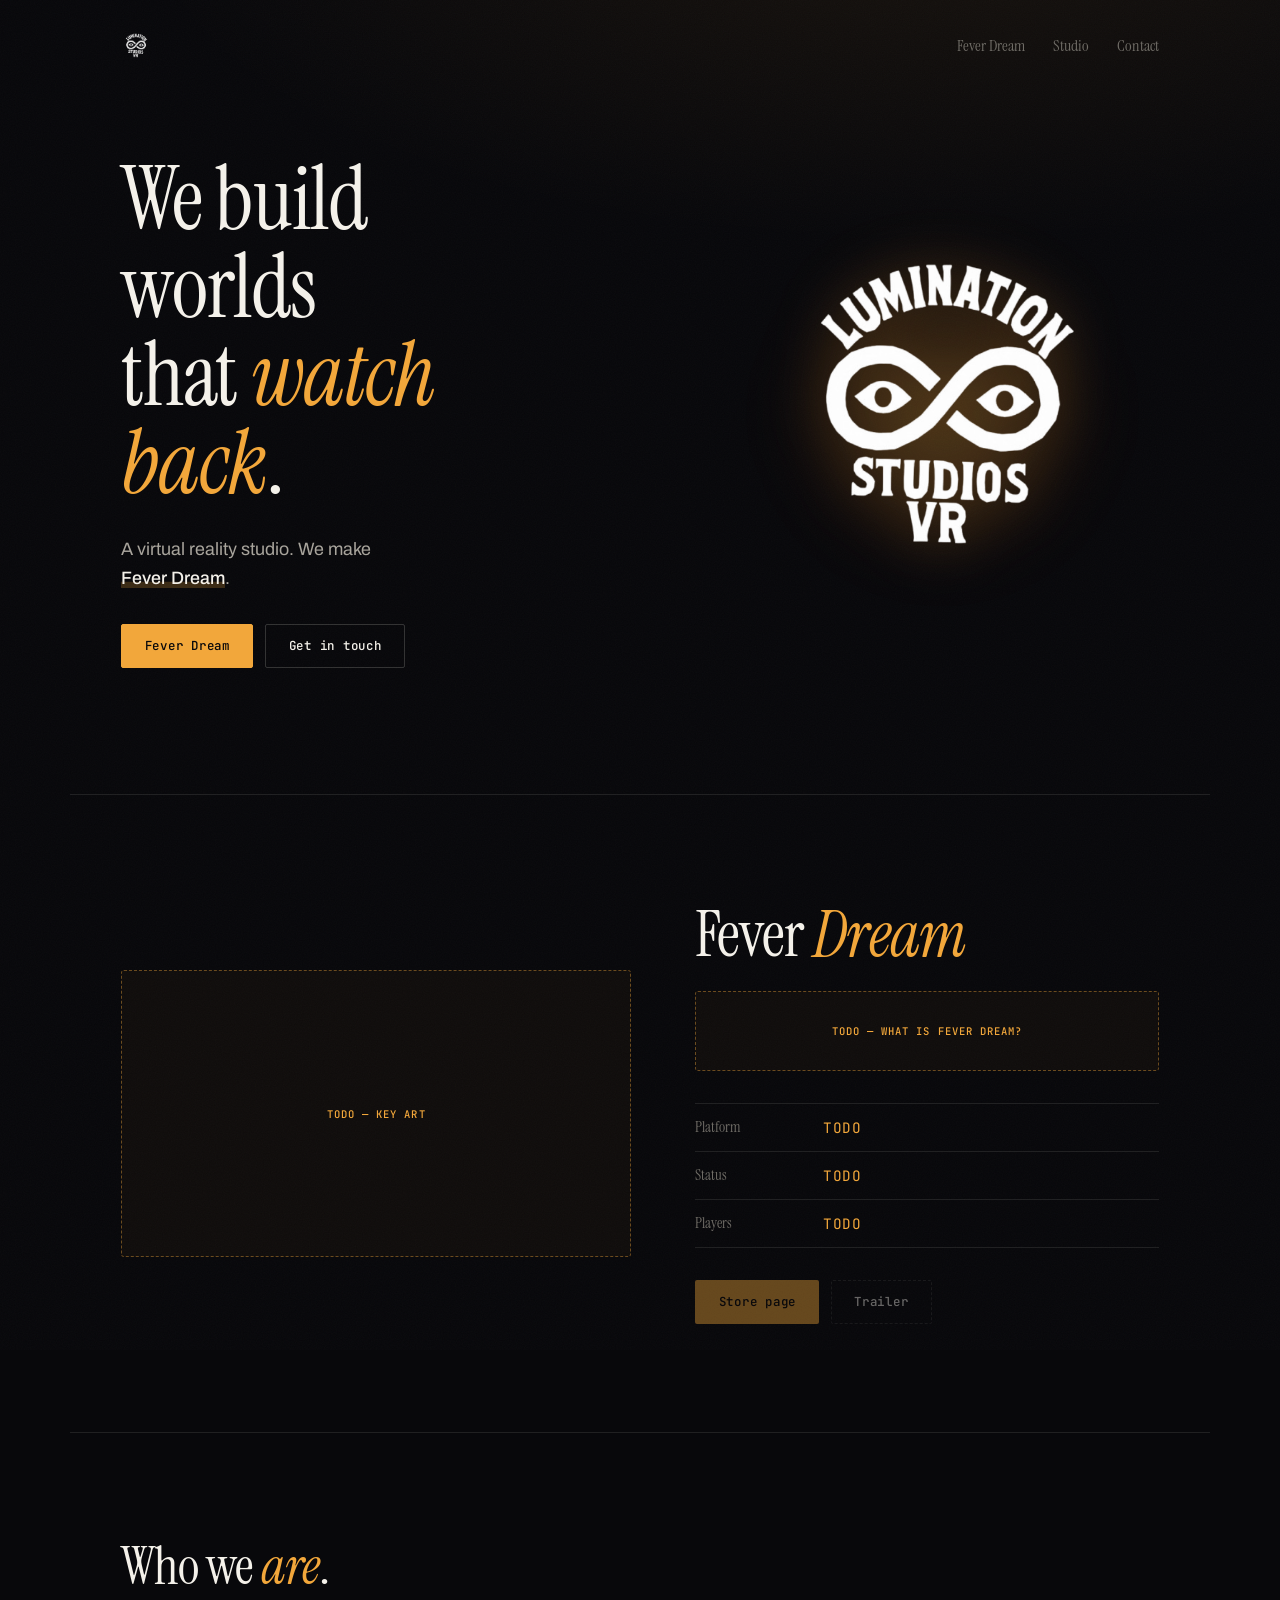
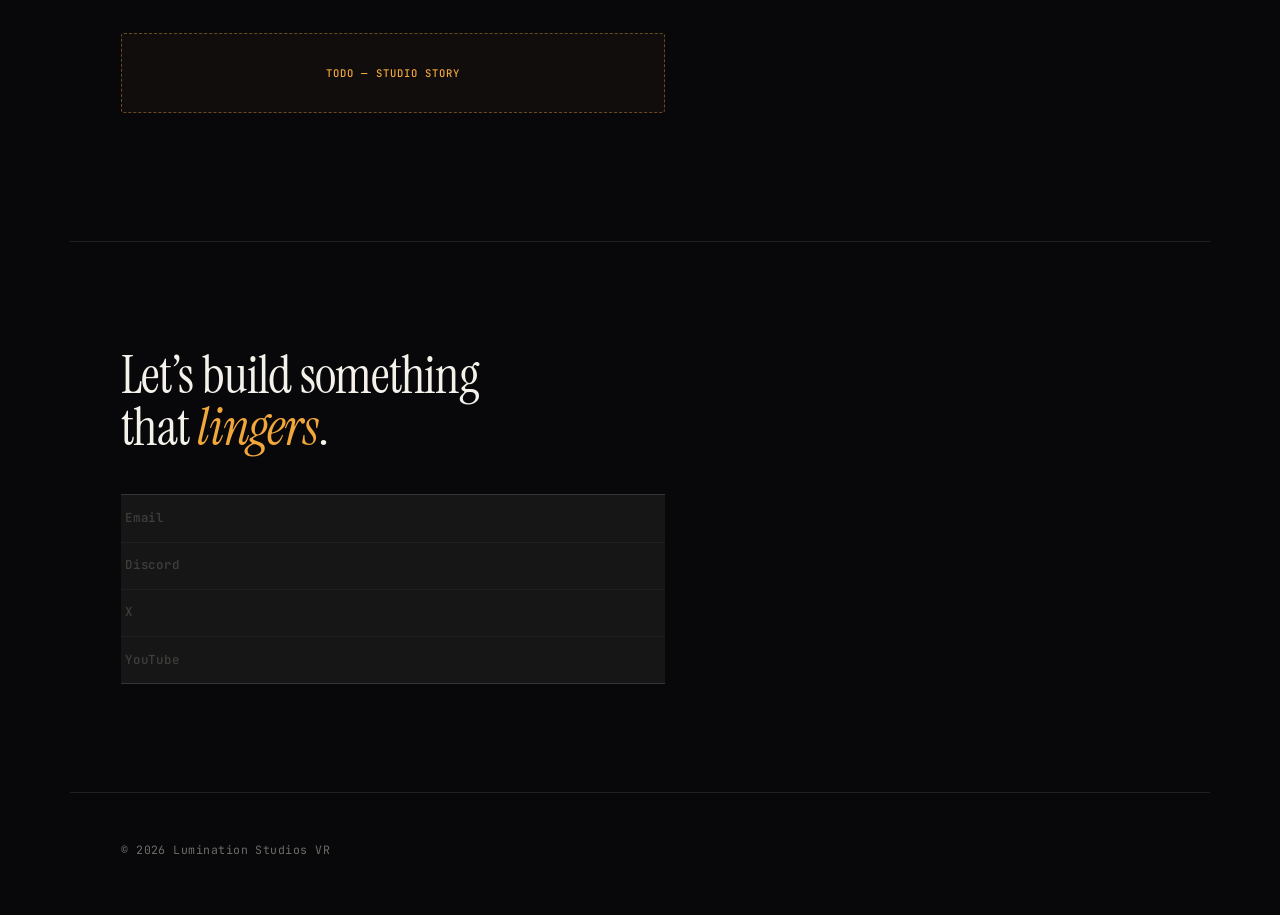
==== index.html @ 8b048232 "Simplify section comments" ====
<!DOCTYPE html>
<html lang="en">
<head>
<meta charset="utf-8" />
<meta name="viewport" content="width=device-width, initial-scale=1" />
<title>Lumination Studios VR — Developers of Fever Dream</title>

<!-- Set before first paint. The hero's fade is gated on .js so a JS-less
     visitor gets the page fully visible instead of blank. -->
<script>document.documentElement.classList.add("js");</script>

<!-- TODO(CONTENT): rewrite once studio copy is finalised. -->
<meta name="description" content="Lumination Studios VR — a virtual reality studio. We make Fever Dream." />
<meta name="theme-color" content="#08080b" />

<meta property="og:type" content="website" />
<meta property="og:title" content="Lumination Studios VR" />
<meta property="og:description" content="A virtual reality studio. We make Fever Dream." />
<meta property="og:image" content="assets/logo-lumination.png" />
<meta name="twitter:card" content="summary_large_image" />

<link rel="icon" href="assets/logo-lumination.png" />
<link rel="preconnect" href="https://fonts.googleapis.com" />
<link rel="preconnect" href="https://fonts.gstatic.com" crossorigin />
<link href="https://fonts.googleapis.com/css2?family=Instrument+Serif:ital@0;1&family=Archivo:wght@400;500&family=JetBrains+Mono:wght@400;500&display=swap" rel="stylesheet" />
<link rel="stylesheet" href="css/style.css" />
</head>
<body>

<div class="grain" aria-hidden="true"></div>

<a href="#main" class="skip">Skip to content</a>

<header class="nav">
  <a class="nav__brand" href="#" aria-label="Lumination Studios VR — home">
    <img src="assets/logo-lumination.png" alt="" width="644" height="644" />
  </a>
  <nav aria-label="Primary">
    <ul class="nav__links">
      <li><a href="#work">Fever Dream</a></li>
      <li><a href="#studio">Studio</a></li>
      <li><a href="#contact">Contact</a></li>
    </ul>
  </nav>
</header>

<main id="main">

  <section class="hero">
    <div class="hero__mark">
      <img class="hero__logo" src="assets/logo-lumination.png"
           alt="Lumination Studios VR logo: an infinity symbol formed of two eyes."
           width="644" height="644" fetchpriority="high" />
    </div>

    <div class="hero__copy">
      <!-- TODO(COPY): placeholder headline, written to the eye/infinity mark. -->
      <h1 class="hero__title">We build worlds<br />that <em>watch back</em>.</h1>
      <p class="hero__lede">A virtual reality studio. We make <strong>Fever Dream</strong>.</p>
      <div class="hero__cta">
        <a class="btn btn--primary" href="#work">Fever Dream</a>
        <a class="btn" href="#contact">Get in touch</a>
      </div>
    </div>
  </section>

  <section class="feature" id="work">
    <div class="feature__media">
      <div class="slot slot--media"><span class="slot__chip">TODO — key art</span></div>
    </div>

    <div class="feature__body">
      <h2 class="feature__title">Fever <em>Dream</em></h2>

      <div class="slot"><span class="slot__chip">TODO — what is Fever Dream?</span></div>

      <dl class="meta">
        <div><dt>Platform</dt><dd class="is-todo">TODO</dd></div>
        <div><dt>Status</dt><dd class="is-todo">TODO</dd></div>
        <div><dt>Players</dt><dd class="is-todo">TODO</dd></div>
      </dl>

      <div class="feature__links">
        <!-- TODO(LINKS): real URLs. Inert until then. tabindex="-1" so a
             keyboard user can't tab onto a link that pointer-events can't stop. -->
        <a class="btn btn--primary is-disabled" aria-disabled="true" href="#" tabindex="-1">Store page</a>
        <a class="btn is-disabled" aria-disabled="true" href="#" tabindex="-1">Trailer</a>
      </div>
    </div>
  </section>

  <section class="section" id="studio">
    <h2 class="section__title">Who we <em>are</em>.</h2>
    <div class="slot slot--wide"><span class="slot__chip">TODO — studio story</span></div>
  </section>

  <section class="section" id="contact">
    <h2 class="section__title">Let&rsquo;s build something<br />that <em>lingers</em>.</h2>

    <ul class="contact__links">
      <li><a class="is-disabled" aria-disabled="true" href="#" tabindex="-1">Email</a></li>
      <li><a class="is-disabled" aria-disabled="true" href="#" tabindex="-1">Discord</a></li>
      <li><a class="is-disabled" aria-disabled="true" href="#" tabindex="-1">X</a></li>
      <li><a class="is-disabled" aria-disabled="true" href="#" tabindex="-1">YouTube</a></li>
    </ul>
  </section>

</main>

<footer class="foot">
  <p>&copy; <span data-year>2026</span> Lumination Studios VR</p>
</footer>

<script src="js/main.js" defer></script>
</body>
</html>
---- css/style.css ----
/* Near-black, amber lumination, film grain. That's the whole kit.

   Motion policy: the hero fades up once on load. No scroll reveals,
   nothing follows the cursor, nothing loops. Don't animate a section
   in on scroll — it's the fastest way to make a page feel machine-made. */

:root {
  color-scheme: dark;

  --void:      #08080b;
  --void-2:    #0d0d12;
  --void-3:    #14141b;
  --bone:      #f4f1ea;
  --bone-dim:  #a8a49c;
  --bone-mute: #6f6c66;

  --amber:     #f2a73b;
  --amber-hot: #ff7a1a;

  --line:      rgba(244, 241, 234, .10);
  --line-2:    rgba(244, 241, 234, .18);

  --display: "Instrument Serif", ui-serif, Georgia, serif;
  --body:    "Archivo", ui-sans-serif, system-ui, sans-serif;
  --mono:    "JetBrains Mono", ui-monospace, SFMono-Regular, monospace;

  --gut: clamp(1.25rem, 4vw, 3.5rem);
  --max: 1140px;

  --ease: cubic-bezier(.2, .7, .3, 1);
}

/* reset */
*, *::before, *::after { box-sizing: border-box; }
* { margin: 0; }
html { -webkit-text-size-adjust: 100%; }
html:focus-within { scroll-behavior: smooth; }
img { display: block; max-width: 100%; }
a { color: inherit; }

body {
  background: var(--void);
  color: var(--bone);
  font-family: var(--body);
  font-size: clamp(1rem, .95rem + .2vw, 1.05rem);
  line-height: 1.6;
  -webkit-font-smoothing: antialiased;
  overflow-x: clip;
  /* one soft bloom behind the mark, so the page isn't flat black */
  background-image: radial-gradient(100vw 60vh at 72% -10%, rgba(242, 167, 59, .07), transparent 62%);
  background-attachment: fixed;
}

::selection { background: var(--amber); color: var(--void); }

.skip {
  position: fixed; top: -100px; left: 1rem; z-index: 100;
  background: var(--amber); color: var(--void);
  padding: .7rem 1.1rem; border-radius: 2px;
  font: 500 .85rem/1 var(--mono); text-decoration: none;
  transition: top .2s var(--ease);
}
.skip:focus { top: 1rem; }

:focus-visible { outline: 2px solid var(--amber); outline-offset: 3px; border-radius: 2px; }

/* grain: the only thing still moving */
.grain {
  position: fixed; inset: -50%; z-index: 1; pointer-events: none;
  opacity: .03;
  background-image: url("data:image/svg+xml,%3Csvg xmlns='http://www.w3.org/2000/svg' width='200' height='200'%3E%3Cfilter id='n'%3E%3CfeTurbulence type='fractalNoise' baseFrequency='.85' numOctaves='3'/%3E%3C/filter%3E%3Crect width='200' height='200' filter='url(%23n)'/%3E%3C/svg%3E");
  animation: grain 6s steps(4) infinite;
  will-change: transform;
}
@keyframes grain {
  0%,100% { transform: translate(0,0); }
  25%     { transform: translate(-2%, 1%); }
  50%     { transform: translate(1%, -2%); }
  75%     { transform: translate(2%, 2%); }
}

main, .nav, .foot { position: relative; z-index: 2; }

/* type */
h1, h2 { font-family: var(--display); font-weight: 400; line-height: 1; letter-spacing: -.015em; text-wrap: balance; }
h1 em, h2 em { font-style: italic; color: var(--amber); }

.nav {
  display: flex; align-items: center; justify-content: space-between;
  gap: 1.5rem;
  padding: 1.5rem var(--gut);
  max-width: var(--max);
  margin-inline: auto;
}
.nav__brand { display: block; line-height: 0; }
.nav__brand img { width: 30px; height: 30px; opacity: .9; }

.nav__links { display: flex; gap: 1.75rem; list-style: none; padding: 0; }
.nav__links a {
  display: inline-flex; align-items: center;
  min-height: 44px;
  font: 400 .98rem/1 var(--display);
  color: var(--bone-mute); text-decoration: none;
  transition: color .3s var(--ease);
  touch-action: manipulation;
  -webkit-tap-highlight-color: transparent;
}
.nav__links a:hover { color: var(--bone); }

@media (max-width: 640px) { .nav__links { gap: 1.1rem; } }

.hero {
  max-width: var(--max);
  margin-inline: auto;
  padding: clamp(2rem, 7vh, 5rem) var(--gut) clamp(5rem, 14vh, 9rem);
  display: grid;
  grid-template-columns: minmax(0, 1fr) minmax(0, .8fr);
  align-items: center;
  gap: clamp(2rem, 5vw, 5rem);
}

/* grid-row is NOT optional on either hero child. With only a definite
   column, auto-placement puts the copy in row 2 (the cursor has already
   passed column 1 after the mark lands), which reopens a dead void
   top-left. Pin both. */
.hero__copy { grid-column: 1; grid-row: 1; max-width: 36ch; }
.hero__title { font-size: clamp(2.75rem, 7.5vw, 5.5rem); margin-bottom: 1.75rem; }

.hero__lede {
  font-size: clamp(1rem, 1.4vw, 1.15rem);
  color: var(--bone-dim);
  margin-bottom: 2rem;
}
/* nowrap: the highlight is an inset box-shadow and tears into two
   ragged halves if the phrase wraps mid-line. */
.hero__lede strong {
  color: var(--bone); font-weight: 500;
  white-space: nowrap;
  box-shadow: inset 0 -.35em 0 rgba(242, 167, 59, .22);
}

.hero__mark {
  grid-column: 2; grid-row: 1;
  position: relative;
  display: grid; place-items: center;
  isolation: isolate;
}
.hero__mark::before {
  content: ""; position: absolute; z-index: -1;
  width: 76%; aspect-ratio: 1; border-radius: 50%;
  background: radial-gradient(circle, rgba(242,167,59,.26), rgba(255,122,26,.08) 45%, transparent 70%);
  filter: blur(30px);
}
.hero__logo {
  width: min(100%, 360px); height: auto;
  filter: drop-shadow(0 0 30px rgba(242, 167, 59, .24));
}

.hero__cta { display: flex; flex-wrap: wrap; gap: .75rem; }

@media (max-width: 820px) {
  .hero {
    grid-template-columns: 1fr;
    padding-bottom: clamp(3rem, 8vh, 5rem);
  }
  .hero__mark { grid-column: 1; grid-row: 1; justify-self: start; }
  .hero__copy { grid-column: 1; grid-row: 2; max-width: none; }
  .hero__logo { width: min(100%, 260px); }
}

/* the hero fades up, once, on load */
@keyframes rise { from { opacity: 0; } to { opacity: 1; } }
.js .hero__mark { animation: rise 1.4s var(--ease) both; }
.js .hero__copy { animation: rise 1.2s var(--ease) .2s both; }

.btn {
  display: inline-flex; align-items: center;
  min-height: 44px;
  padding: .8rem 1.4rem;
  border: 1px solid var(--line-2);
  border-radius: 2px;
  font: 500 .78rem/1 var(--mono);
  letter-spacing: .06em;
  text-decoration: none; color: var(--bone);
  touch-action: manipulation;
  -webkit-tap-highlight-color: transparent;
  /* no translateY lift on hover — these light up instead */
  transition: background .3s var(--ease), border-color .3s var(--ease), color .3s var(--ease);
}
.btn:hover { border-color: var(--amber); color: var(--amber); }

.btn--primary { background: var(--amber); color: var(--void); border-color: var(--amber); }
.btn--primary:hover { background: var(--amber-hot); border-color: var(--amber-hot); color: var(--void); }

/* NOTE: don't put `border-style` on .is-disabled — on elements with no
   border declared it resolves against the default `medium` width and
   paints a 3px currentColor border out of nowhere. */
.is-disabled { opacity: .4; cursor: not-allowed; pointer-events: none; text-decoration: none; }
.btn.is-disabled { border-style: dashed; }

.section {
  max-width: var(--max);
  margin-inline: auto;
  padding: clamp(4rem, 12vh, 7rem) var(--gut);
  border-top: 1px solid var(--line);
}
.section__title { font-size: clamp(2rem, 4.5vw, 3.25rem); margin-bottom: 2.5rem; }

.feature {
  max-width: var(--max);
  margin-inline: auto;
  padding: clamp(4rem, 12vh, 7rem) var(--gut);
  border-top: 1px solid var(--line);
  display: grid;
  grid-template-columns: minmax(0, 1.1fr) minmax(0, 1fr);
  gap: clamp(2rem, 5vw, 4rem);
  align-items: center;
}
.feature__media img { width: 100%; height: auto; border: 1px solid var(--line-2); border-radius: 3px; }
.feature__title { font-size: clamp(2.25rem, 5.5vw, 4rem); margin-bottom: 1.5rem; }
.feature__links { display: flex; flex-wrap: wrap; gap: .7rem; margin-top: 2rem; }

.meta { display: grid; margin-top: 2rem; border-top: 1px solid var(--line); }
.meta > div {
  display: grid; grid-template-columns: 7rem 1fr;
  gap: 1rem; padding: .75rem 0;
  border-bottom: 1px solid var(--line);
}
.meta dt { font: 400 .95rem/1.5 var(--display); color: var(--bone-mute); }
.meta dd { margin: 0; font-size: .9rem; }

@media (max-width: 820px) {
  .feature { grid-template-columns: 1fr; }
  .meta > div { grid-template-columns: 1fr; gap: .15rem; }
}

.contact__links {
  list-style: none; padding: 0;
  display: grid; gap: 1px;
  background: var(--line);
  border-block: 1px solid var(--line);
  max-width: 34rem;
}
.contact__links a {
  display: block; padding: 1.05rem .25rem;
  background: var(--void);
  font: 500 .78rem/1 var(--mono);
  letter-spacing: .06em;
  text-decoration: none;
  touch-action: manipulation;
  -webkit-tap-highlight-color: transparent;
  transition: background .3s var(--ease), color .3s var(--ease), padding-left .3s var(--ease);
}
.contact__links a:not(.is-disabled):hover {
  background: var(--void-3); color: var(--amber); padding-left: 1rem;
}
.contact__links a.is-disabled { color: var(--bone-mute); }

/* placeholder slots — deliberately obvious, deliberately terse.
   The page shows WHERE content is missing; PLACEHOLDERS.md explains
   WHAT goes there. Don't put instructions back on the page. */

.slot {
  position: relative;
  min-height: 5rem;
  border: 1px dashed rgba(242, 167, 59, .4);
  border-radius: 3px;
  background: rgba(242, 167, 59, .035);
  margin: 1.25rem 0;
}
.slot__chip {
  position: absolute; top: 50%; left: 50%;
  transform: translate(-50%, -50%);
  font: 500 .66rem/1 var(--mono);
  letter-spacing: .1em; text-transform: uppercase;
  color: var(--amber);
  white-space: nowrap;
}
.slot--wide { max-width: 34rem; }
.slot--media { aspect-ratio: 16 / 9; margin: 0; }

.is-todo { color: var(--amber); font-family: var(--mono); font-size: .78rem; letter-spacing: .04em; }

.foot {
  max-width: var(--max); margin-inline: auto;
  padding: 3rem var(--gut) 3.5rem;
  border-top: 1px solid var(--line);
}
.foot p { font: 400 .72rem/1.6 var(--mono); color: var(--bone-mute); letter-spacing: .04em; }

@media (prefers-reduced-motion: reduce) {
  html:focus-within { scroll-behavior: auto; }
  *, *::before, *::after {
    animation-duration: .01ms !important;
    animation-iteration-count: 1 !important;
    transition-duration: .01ms !important;
  }
  .grain { animation: none; }
}
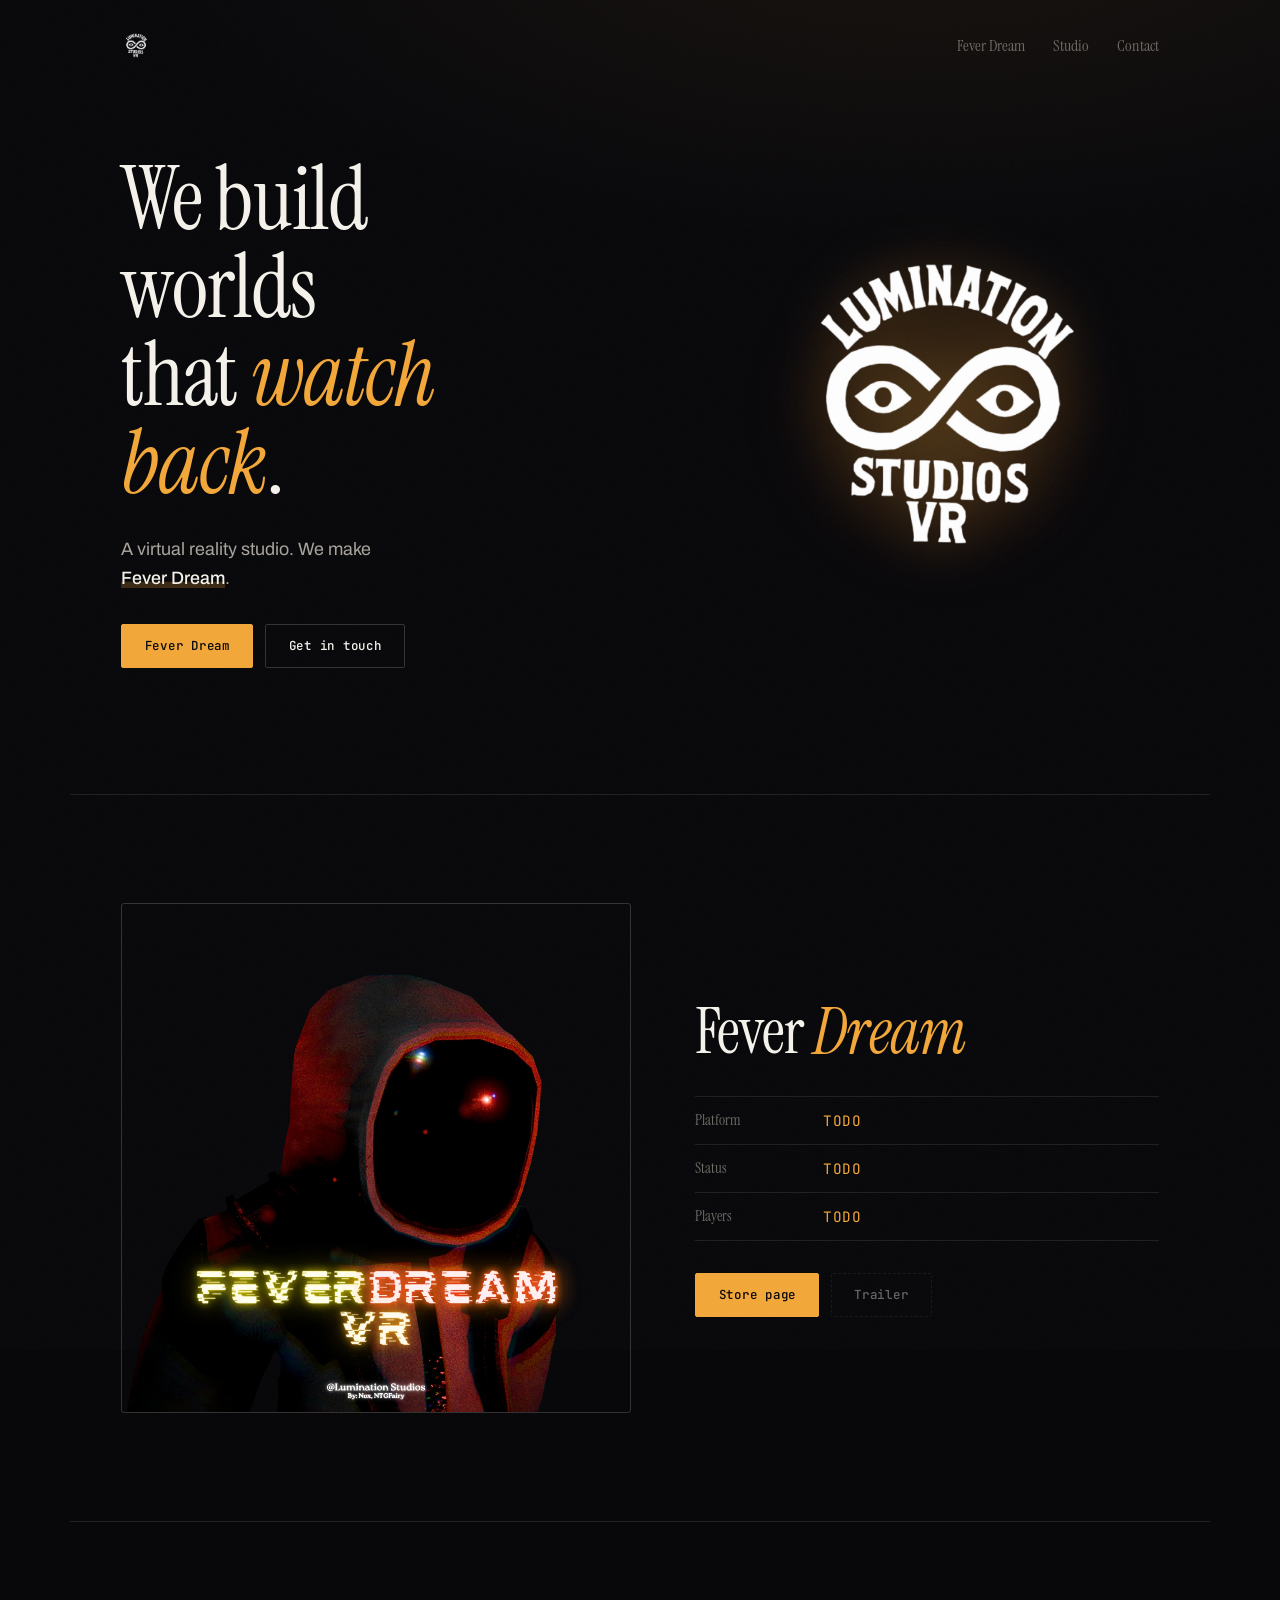
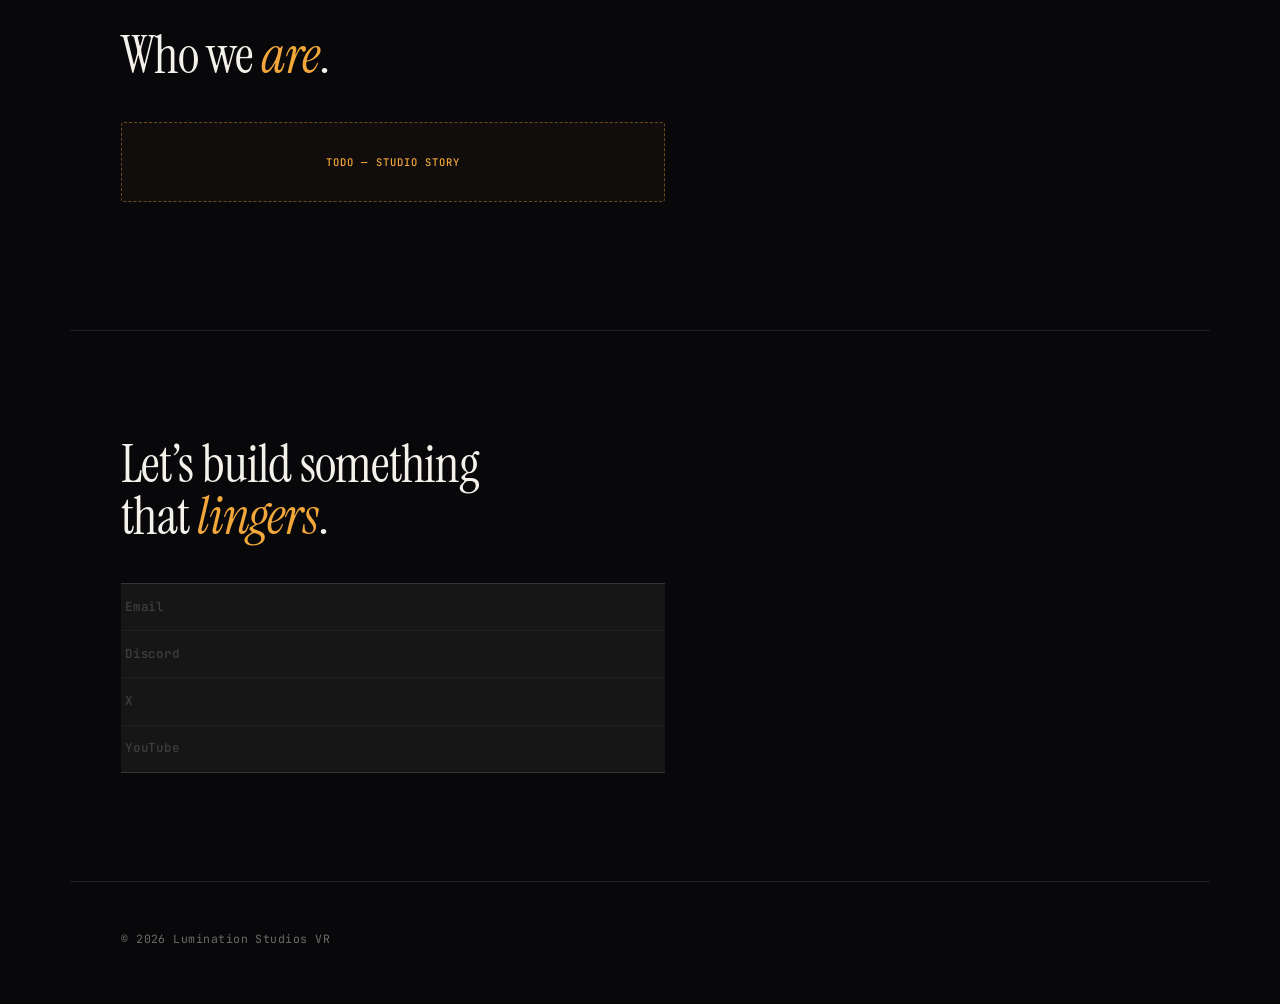
==== commit 705ea8b9: "Add Fever Dream key art and real store link Key art slot filled with the actual key art (converted t" ====
--- a/index.html
+++ b/index.html
@@ -66,13 +66,13 @@
 
   <section class="feature" id="work">
     <div class="feature__media">
-      <div class="slot slot--media"><span class="slot__chip">TODO — key art</span></div>
+      <img src="assets/fever-dream-key-art.webp"
+           alt="Fever Dream VR key art: a hooded, faceless figure lit by scattered glints of colour, with a glitching FEVERDREAM VR logo below."
+           width="1000" height="1000" loading="lazy" />
     </div>
 
     <div class="feature__body">
       <h2 class="feature__title">Fever <em>Dream</em></h2>
-
-      <div class="slot"><span class="slot__chip">TODO — what is Fever Dream?</span></div>
 
       <dl class="meta">
         <div><dt>Platform</dt><dd class="is-todo">TODO</dd></div>
@@ -81,9 +81,10 @@
       </dl>
 
       <div class="feature__links">
-        <!-- TODO(LINKS): real URLs. Inert until then. tabindex="-1" so a
-             keyboard user can't tab onto a link that pointer-events can't stop. -->
-        <a class="btn btn--primary is-disabled" aria-disabled="true" href="#" tabindex="-1">Store page</a>
+        <!-- TODO(LINKS): trailer still needs a real URL. Inert until then.
+             tabindex="-1" so a keyboard user can't tab onto a link that
+             pointer-events can't stop. -->
+        <a class="btn btn--primary" href="https://www.meta.com/experiences/quest/26451641771161792/?require_login=true" target="_blank" rel="noopener">Store page</a>
         <a class="btn is-disabled" aria-disabled="true" href="#" tabindex="-1">Trailer</a>
       </div>
     </div>
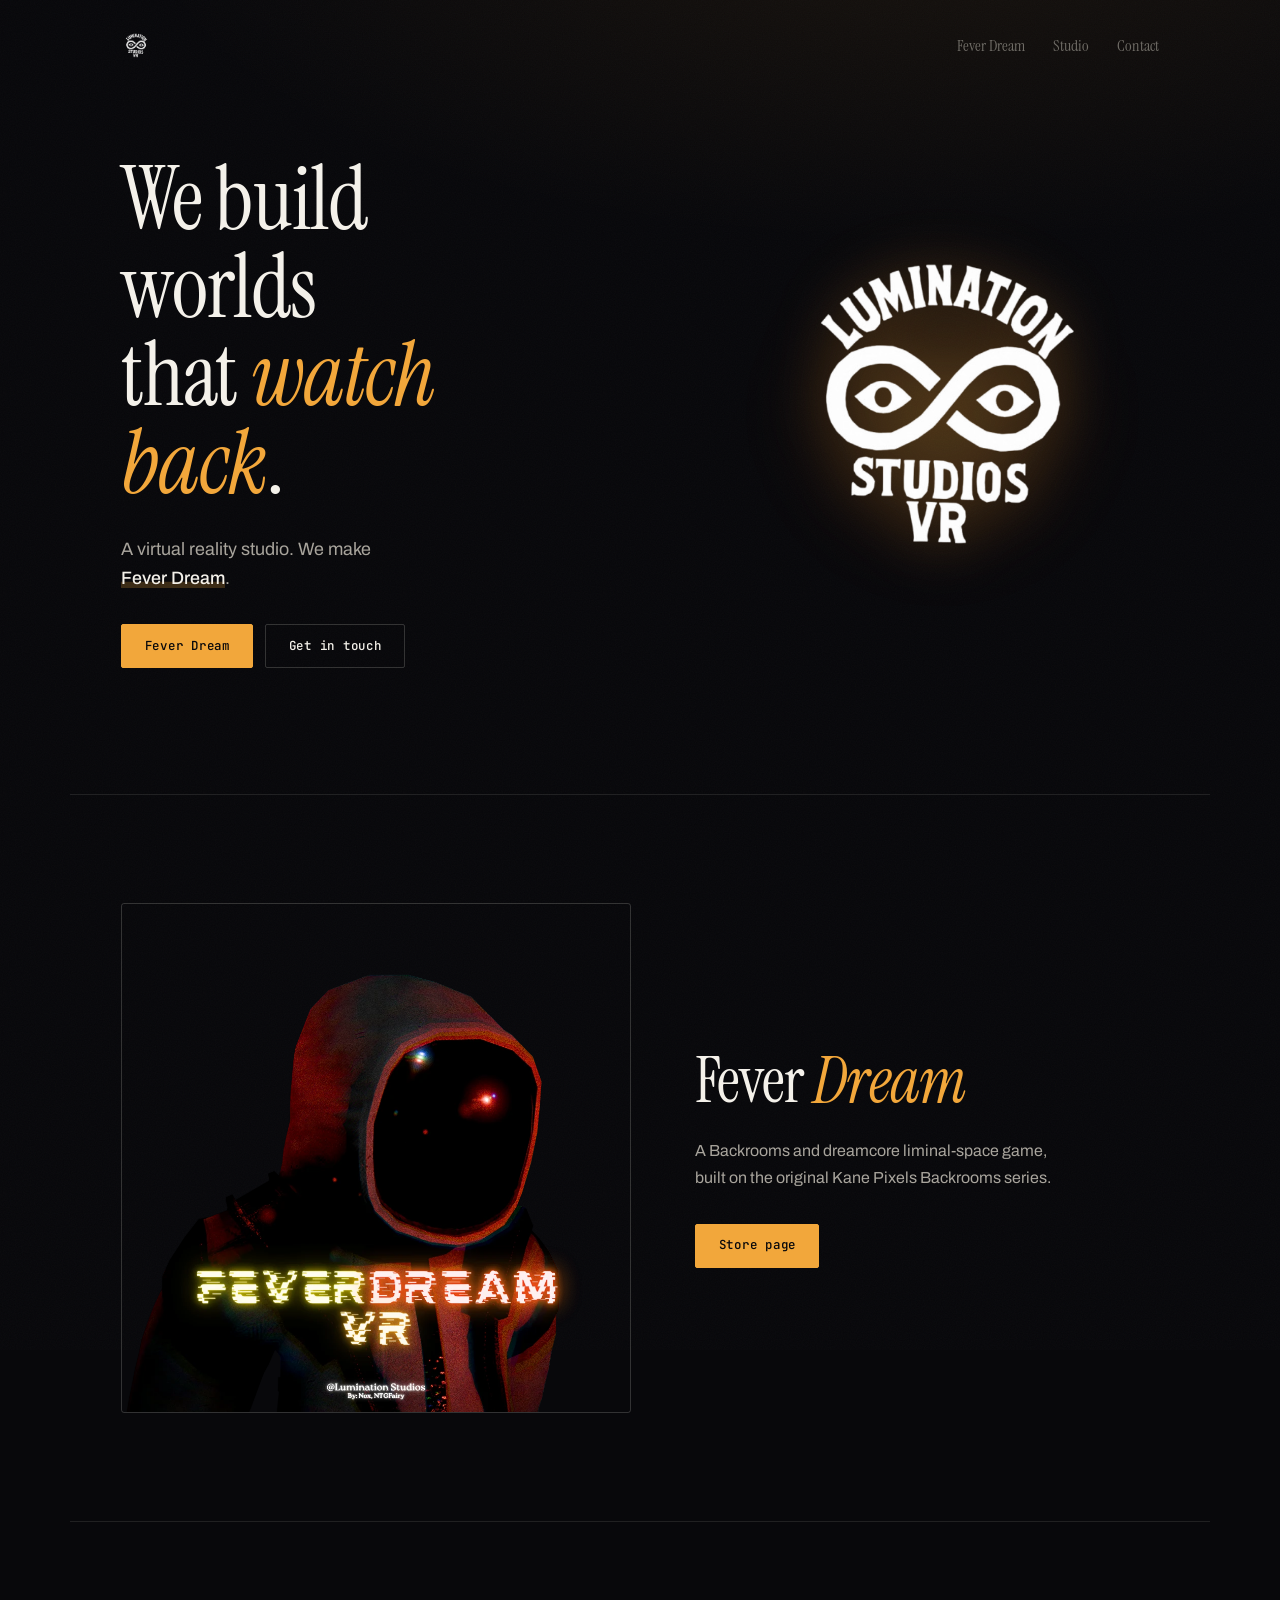
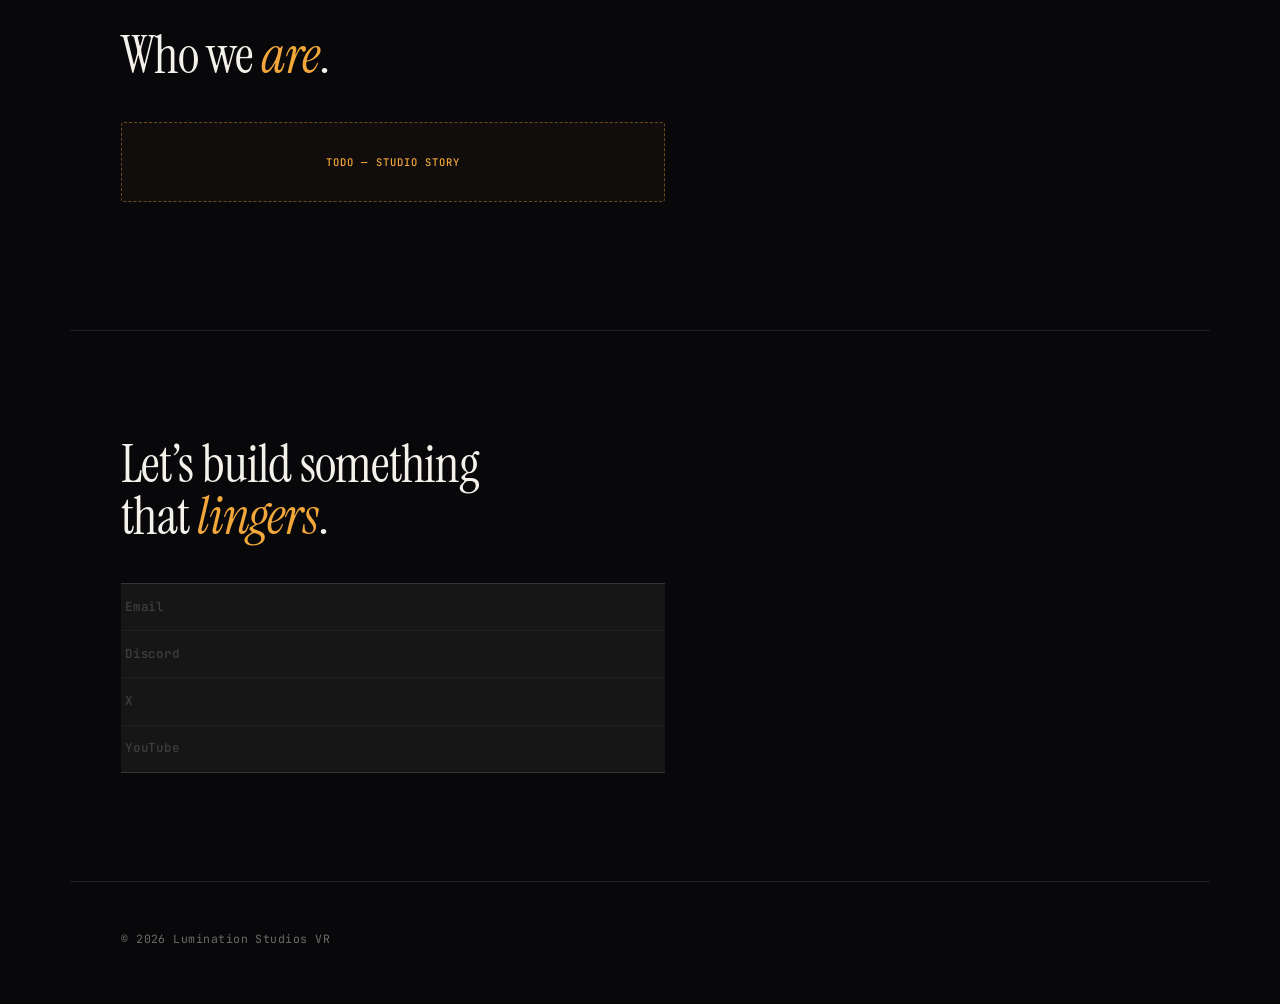
==== commit cea5720e: "Swap Platform/Status/Players for a real description, drop the trailer button Three TODO fields weren" ====
--- a/index.html
+++ b/index.html
@@ -74,18 +74,10 @@
     <div class="feature__body">
       <h2 class="feature__title">Fever <em>Dream</em></h2>
 
-      <dl class="meta">
-        <div><dt>Platform</dt><dd class="is-todo">TODO</dd></div>
-        <div><dt>Status</dt><dd class="is-todo">TODO</dd></div>
-        <div><dt>Players</dt><dd class="is-todo">TODO</dd></div>
-      </dl>
+      <p class="feature__desc">A Backrooms and dreamcore liminal-space game, built on the original Kane Pixels Backrooms series.</p>
 
       <div class="feature__links">
-        <!-- TODO(LINKS): trailer still needs a real URL. Inert until then.
-             tabindex="-1" so a keyboard user can't tab onto a link that
-             pointer-events can't stop. -->
         <a class="btn btn--primary" href="https://www.meta.com/experiences/quest/26451641771161792/?require_login=true" target="_blank" rel="noopener">Store page</a>
-        <a class="btn is-disabled" aria-disabled="true" href="#" tabindex="-1">Trailer</a>
       </div>
     </div>
   </section>
--- a/css/style.css
+++ b/css/style.css
@@ -218,20 +218,11 @@
 }
 .feature__media img { width: 100%; height: auto; border: 1px solid var(--line-2); border-radius: 3px; }
 .feature__title { font-size: clamp(2.25rem, 5.5vw, 4rem); margin-bottom: 1.5rem; }
+.feature__desc { font-size: 1rem; line-height: 1.7; color: var(--bone-dim); max-width: 40ch; }
 .feature__links { display: flex; flex-wrap: wrap; gap: .7rem; margin-top: 2rem; }
-
-.meta { display: grid; margin-top: 2rem; border-top: 1px solid var(--line); }
-.meta > div {
-  display: grid; grid-template-columns: 7rem 1fr;
-  gap: 1rem; padding: .75rem 0;
-  border-bottom: 1px solid var(--line);
-}
-.meta dt { font: 400 .95rem/1.5 var(--display); color: var(--bone-mute); }
-.meta dd { margin: 0; font-size: .9rem; }
 
 @media (max-width: 820px) {
   .feature { grid-template-columns: 1fr; }
-  .meta > div { grid-template-columns: 1fr; gap: .15rem; }
 }
 
 .contact__links {
@@ -279,8 +270,6 @@
 .slot--wide { max-width: 34rem; }
 .slot--media { aspect-ratio: 16 / 9; margin: 0; }
 
-.is-todo { color: var(--amber); font-family: var(--mono); font-size: .78rem; letter-spacing: .04em; }
-
 .foot {
   max-width: var(--max); margin-inline: auto;
   padding: 3rem var(--gut) 3.5rem;
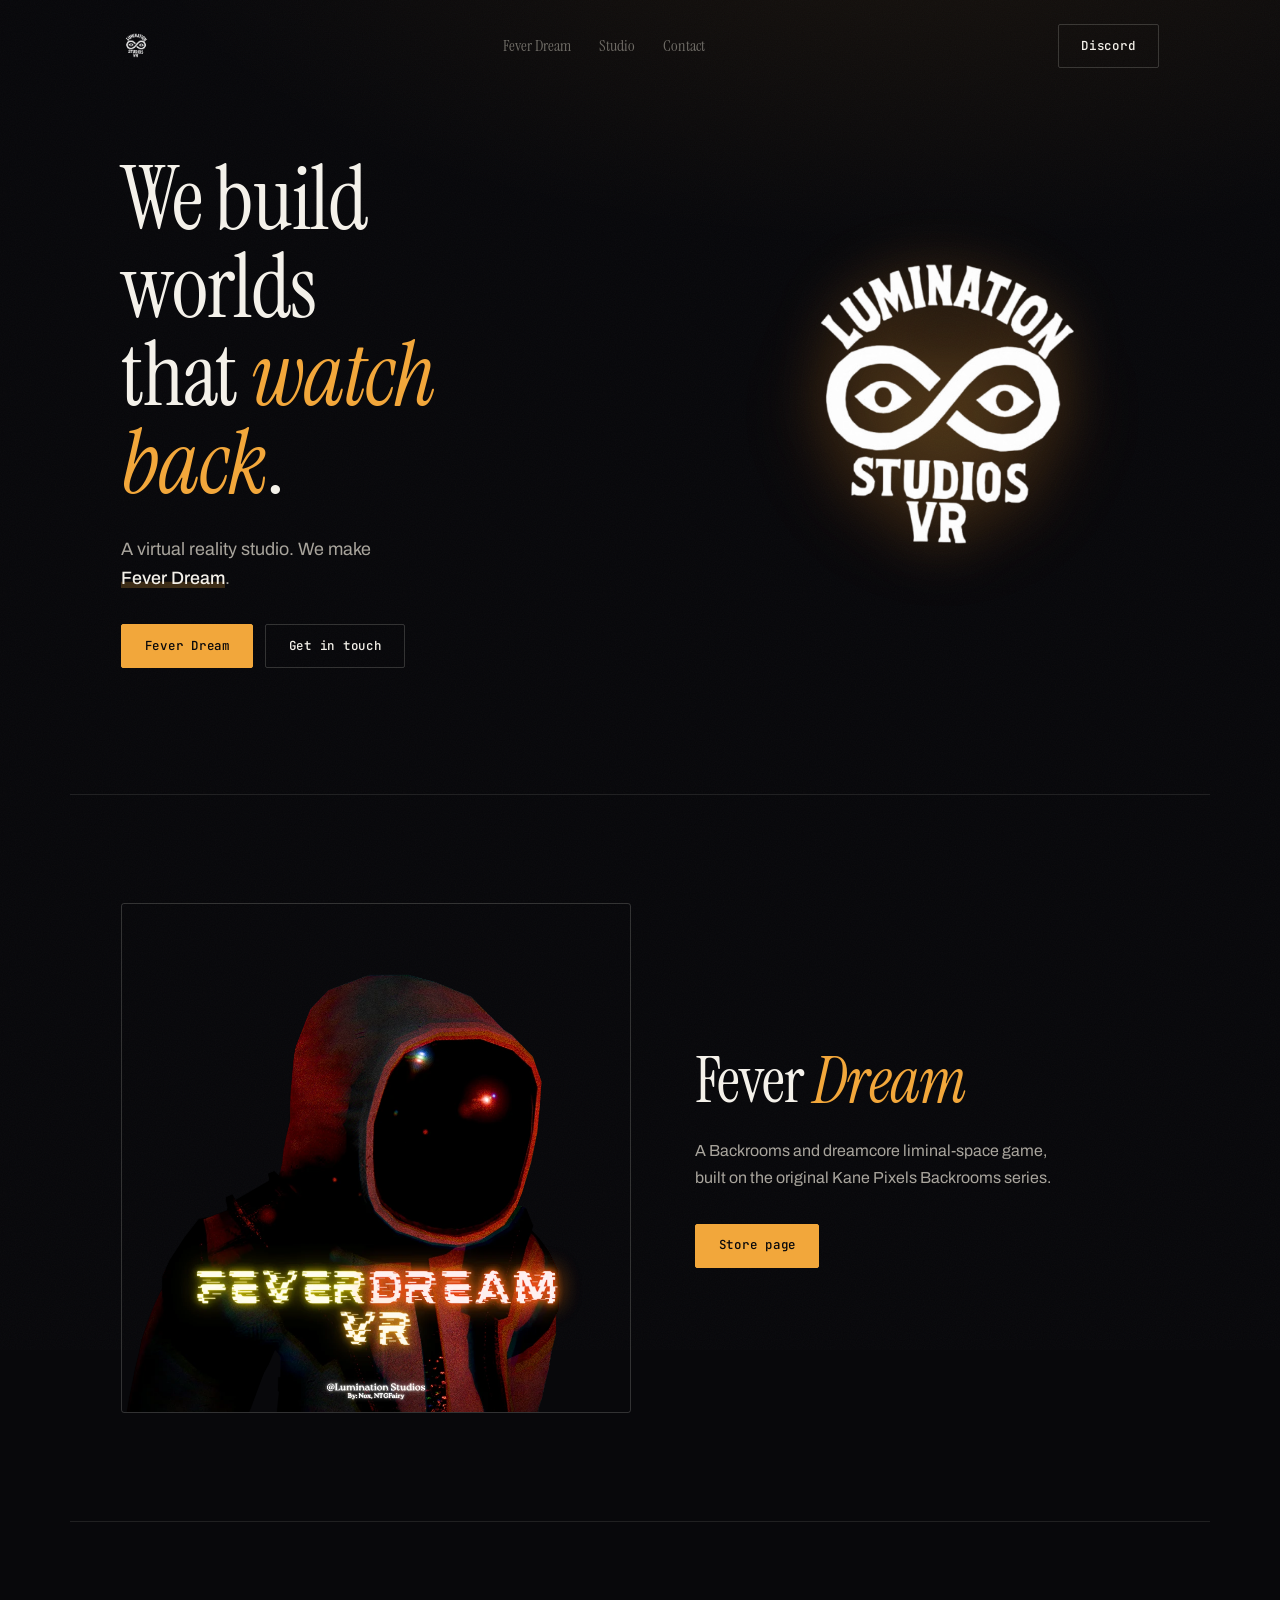
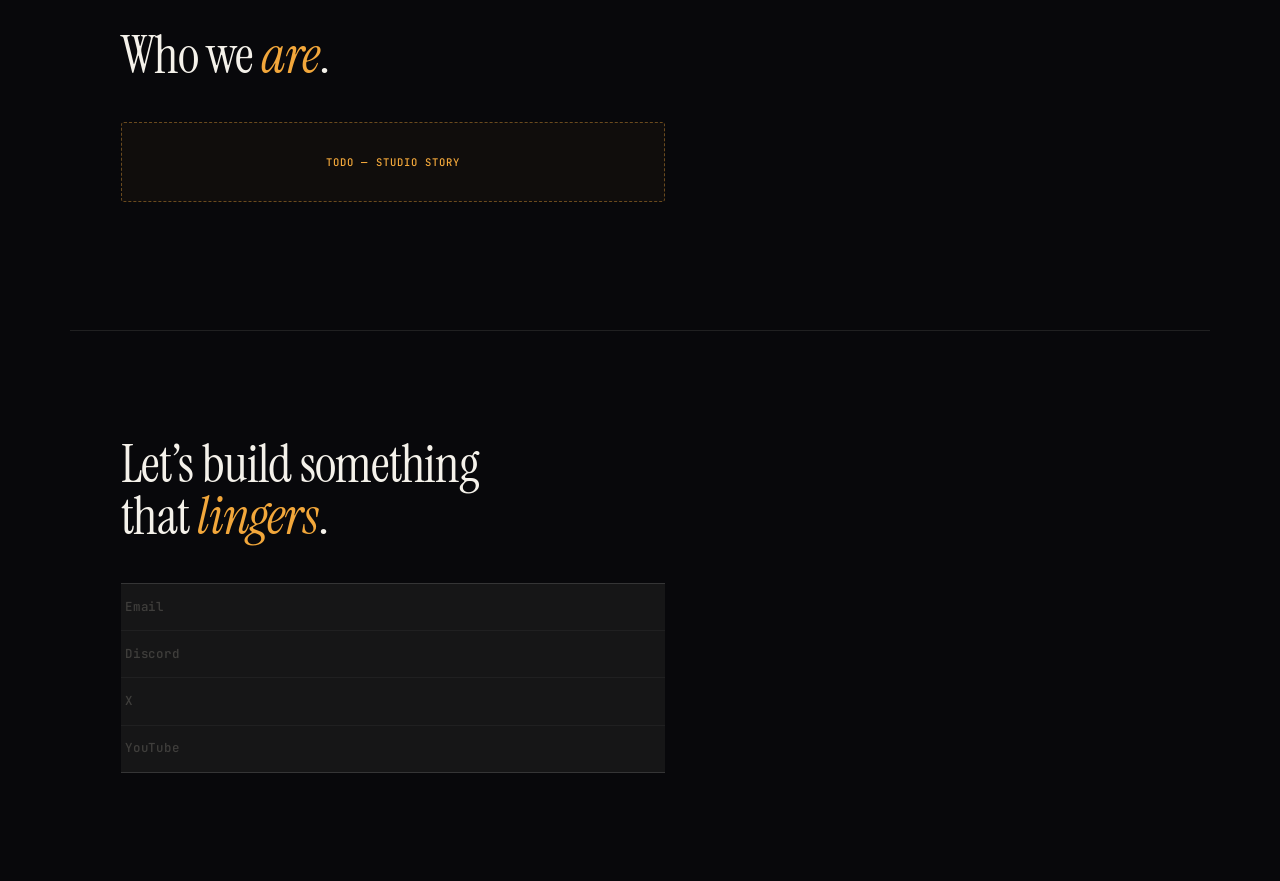
==== commit 094cc3f3: "Drop footer copyright, add a Discord link to the header Removed the footer entirely along with the n" ====
--- a/index.html
+++ b/index.html
@@ -42,6 +42,7 @@
       <li><a href="#contact">Contact</a></li>
     </ul>
   </nav>
+  <a class="btn" href="https://discord.gg/feverdreamvr" target="_blank" rel="noopener">Discord</a>
 </header>
 
 <main id="main">
@@ -100,10 +101,6 @@
 
 </main>
 
-<footer class="foot">
-  <p>&copy; <span data-year>2026</span> Lumination Studios VR</p>
-</footer>
-
 <script src="js/main.js" defer></script>
 </body>
 </html>
--- a/css/style.css
+++ b/css/style.css
@@ -79,15 +79,15 @@
   75%     { transform: translate(2%, 2%); }
 }
 
-main, .nav, .foot { position: relative; z-index: 2; }
+main, .nav { position: relative; z-index: 2; }
 
 /* type */
 h1, h2 { font-family: var(--display); font-weight: 400; line-height: 1; letter-spacing: -.015em; text-wrap: balance; }
 h1 em, h2 em { font-style: italic; color: var(--amber); }
 
 .nav {
-  display: flex; align-items: center; justify-content: space-between;
-  gap: 1.5rem;
+  display: flex; flex-wrap: wrap; align-items: center; justify-content: space-between;
+  gap: 1rem 1.5rem;
   padding: 1.5rem var(--gut);
   max-width: var(--max);
   margin-inline: auto;
@@ -270,13 +270,6 @@
 .slot--wide { max-width: 34rem; }
 .slot--media { aspect-ratio: 16 / 9; margin: 0; }
 
-.foot {
-  max-width: var(--max); margin-inline: auto;
-  padding: 3rem var(--gut) 3.5rem;
-  border-top: 1px solid var(--line);
-}
-.foot p { font: 400 .72rem/1.6 var(--mono); color: var(--bone-mute); letter-spacing: .04em; }
-
 @media (prefers-reduced-motion: reduce) {
   html:focus-within { scroll-behavior: auto; }
   *, *::before, *::after {
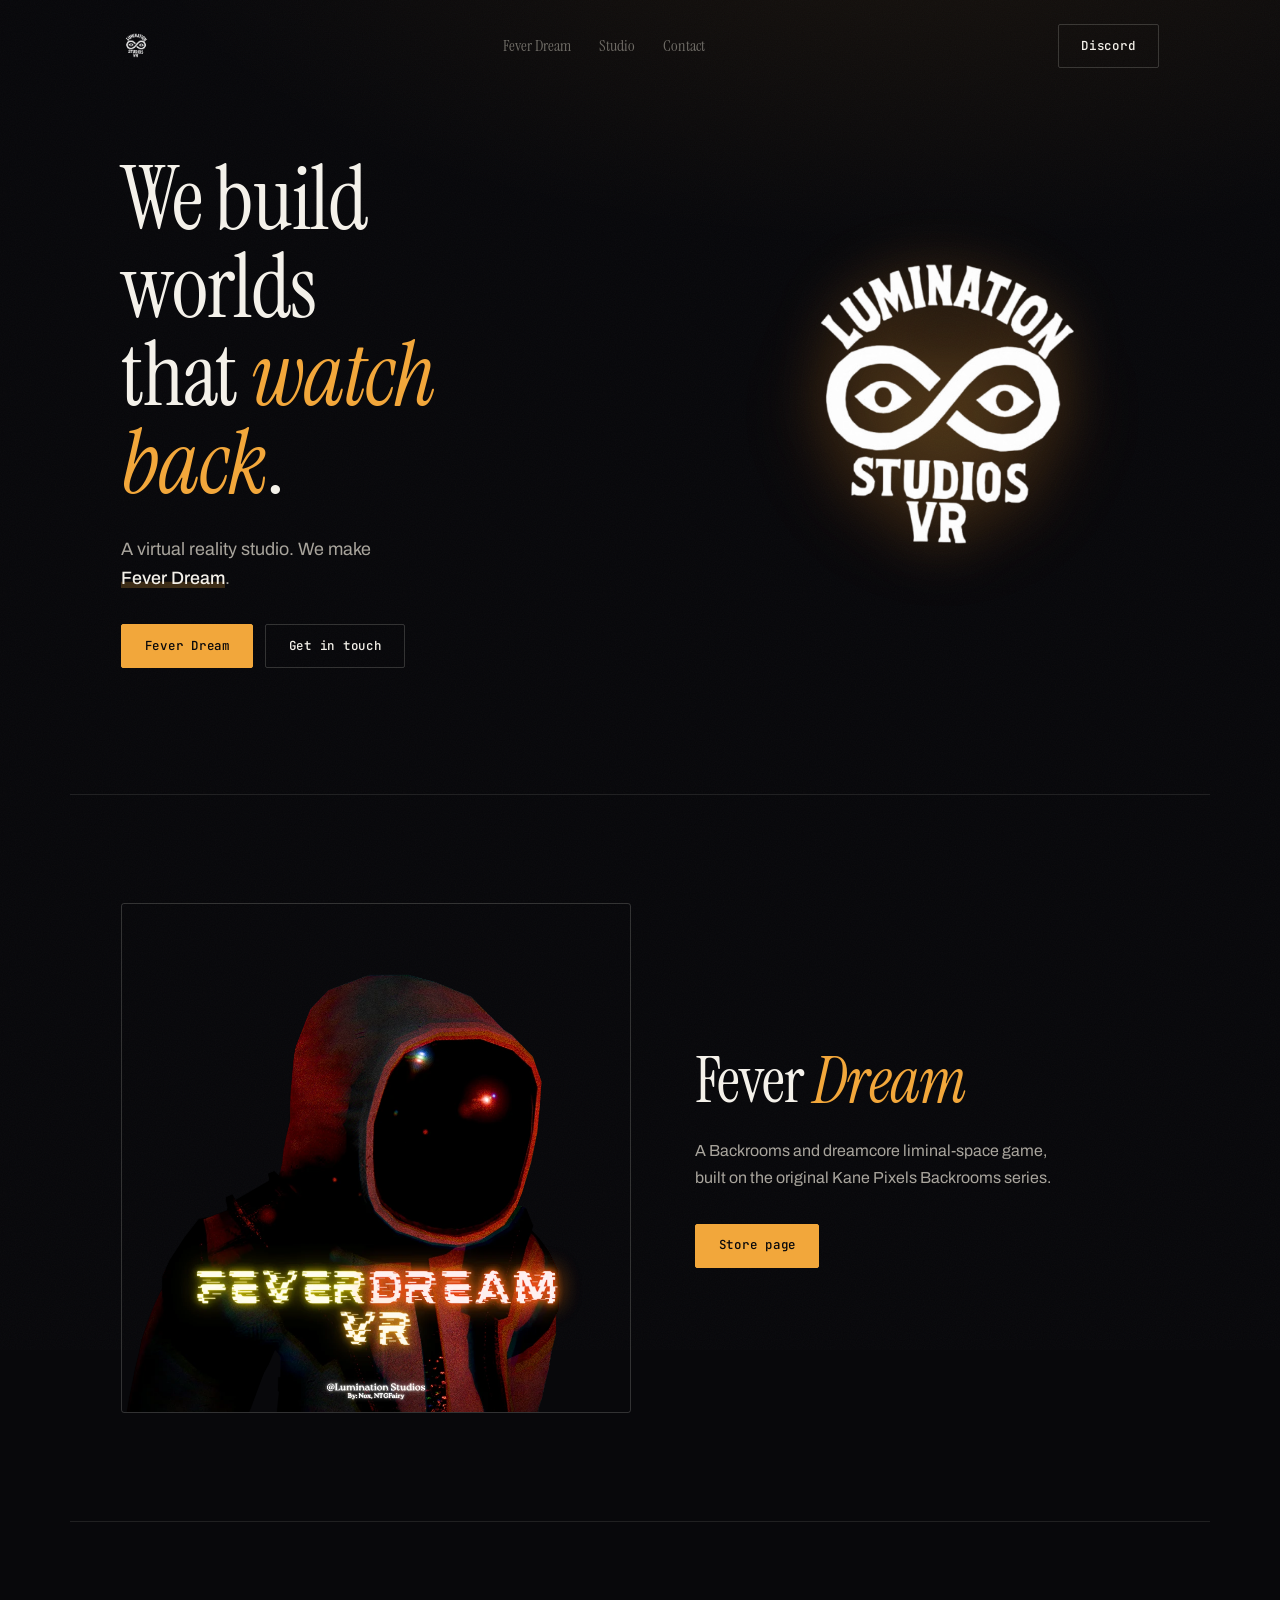
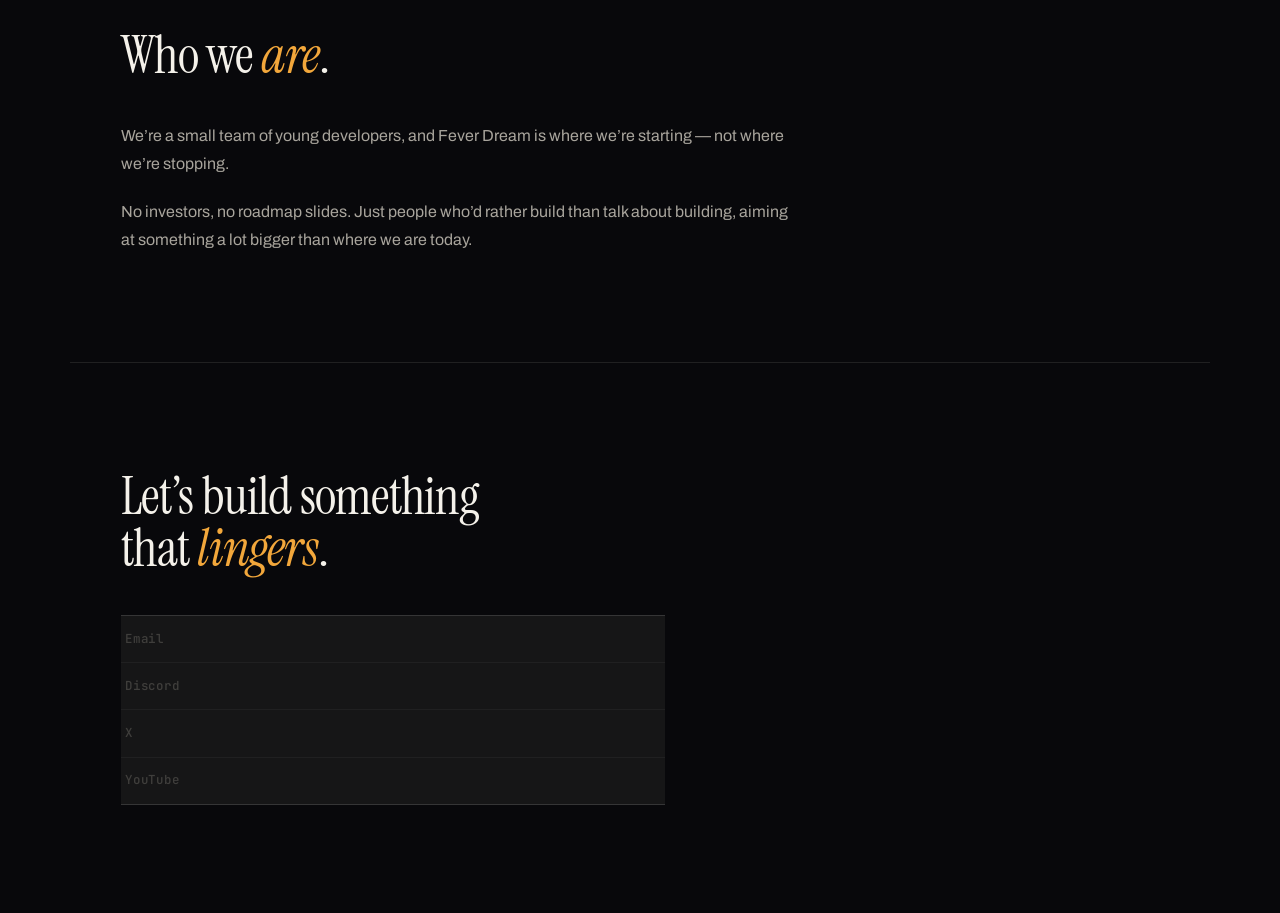
==== commit 41208f33: "Write the studio story: small team, starting small on purpose Two short paragraphs on being a young " ====
--- a/index.html
+++ b/index.html
@@ -85,7 +85,10 @@
 
   <section class="section" id="studio">
     <h2 class="section__title">Who we <em>are</em>.</h2>
-    <div class="slot slot--wide"><span class="slot__chip">TODO — studio story</span></div>
+    <div class="studio__text">
+      <p>We&rsquo;re a small team of young developers, and Fever Dream is where we&rsquo;re starting &mdash; not where we&rsquo;re stopping.</p>
+      <p>No investors, no roadmap slides. Just people who&rsquo;d rather build than talk about building, aiming at something a lot bigger than where we are today.</p>
+    </div>
   </section>
 
   <section class="section" id="contact">
--- a/css/style.css
+++ b/css/style.css
@@ -206,6 +206,9 @@
 }
 .section__title { font-size: clamp(2rem, 4.5vw, 3.25rem); margin-bottom: 2.5rem; }
 
+.studio__text { display: grid; gap: 1.25rem; max-width: 42rem; }
+.studio__text p { font-size: clamp(1rem, 1.2vw, 1.1rem); line-height: 1.75; color: var(--bone-dim); }
+
 .feature {
   max-width: var(--max);
   margin-inline: auto;
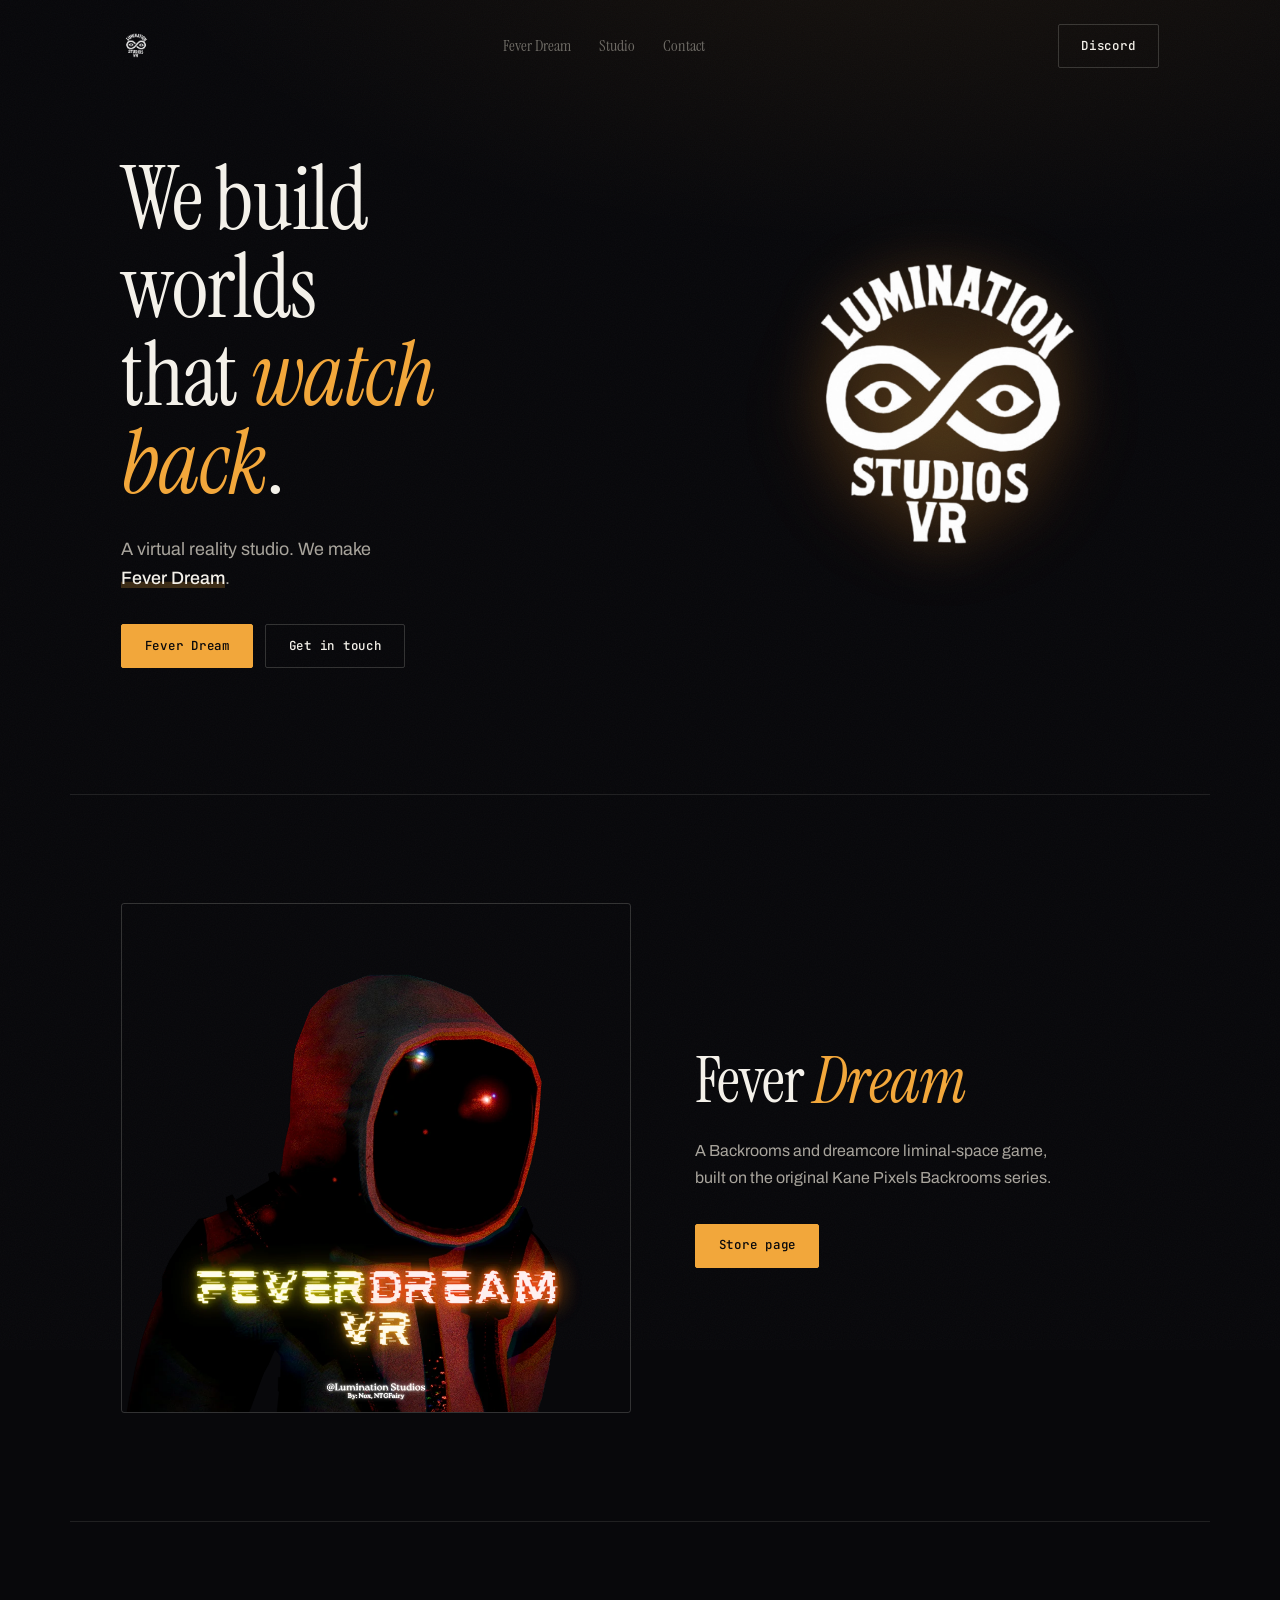
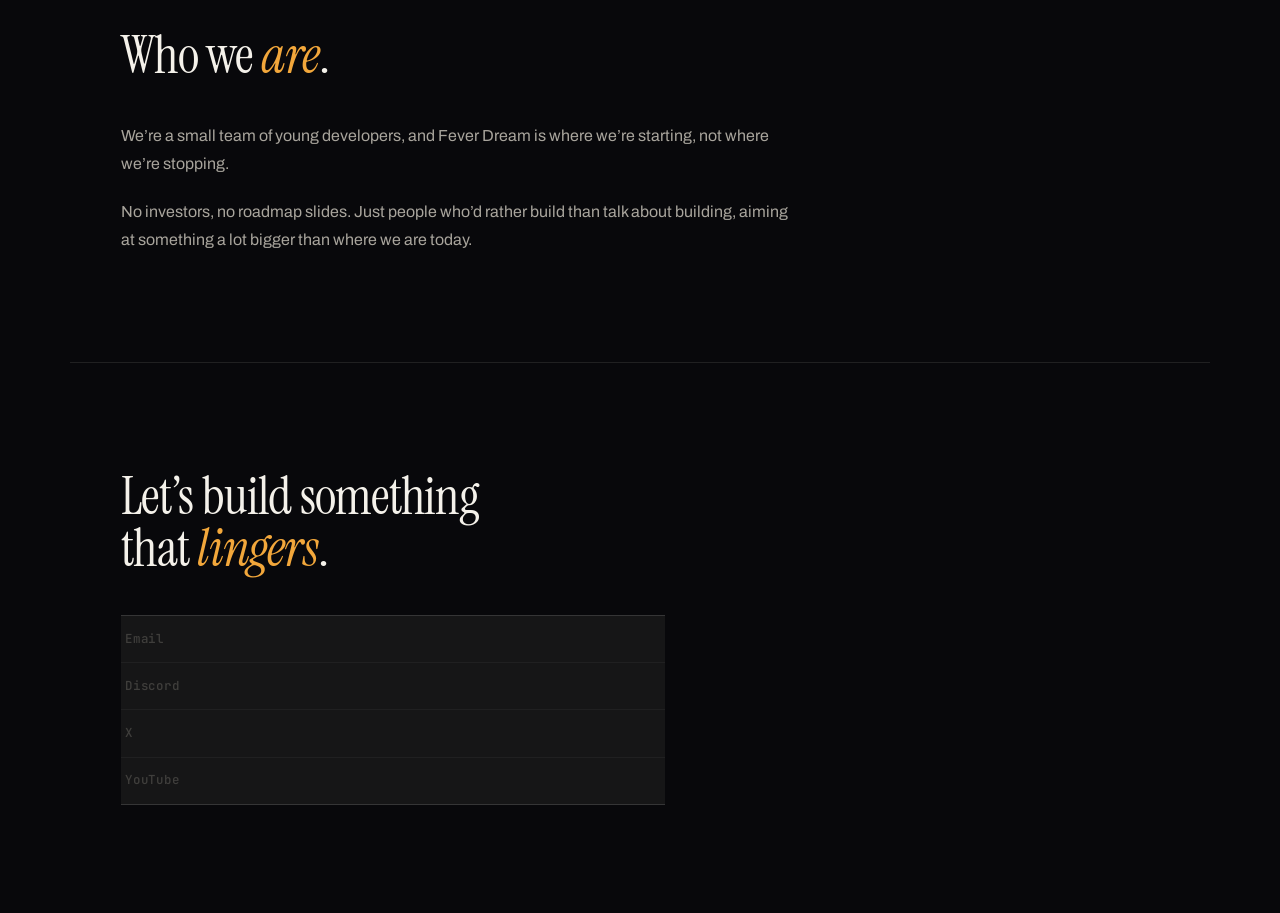
==== commit 43d5a9af: "Remove em dashes across the site and docs" ====
--- a/index.html
+++ b/index.html
@@ -3,14 +3,14 @@
 <head>
 <meta charset="utf-8" />
 <meta name="viewport" content="width=device-width, initial-scale=1" />
-<title>Lumination Studios VR — Developers of Fever Dream</title>
+<title>Lumination Studios VR: Developers of Fever Dream</title>
 
 <!-- Set before first paint. The hero's fade is gated on .js so a JS-less
      visitor gets the page fully visible instead of blank. -->
 <script>document.documentElement.classList.add("js");</script>
 
 <!-- TODO(CONTENT): rewrite once studio copy is finalised. -->
-<meta name="description" content="Lumination Studios VR — a virtual reality studio. We make Fever Dream." />
+<meta name="description" content="Lumination Studios VR, a virtual reality studio. We make Fever Dream." />
 <meta name="theme-color" content="#08080b" />
 
 <meta property="og:type" content="website" />
@@ -32,7 +32,7 @@
 <a href="#main" class="skip">Skip to content</a>
 
 <header class="nav">
-  <a class="nav__brand" href="#" aria-label="Lumination Studios VR — home">
+  <a class="nav__brand" href="#" aria-label="Lumination Studios VR home">
     <img src="assets/logo-lumination.png" alt="" width="644" height="644" />
   </a>
   <nav aria-label="Primary">
@@ -86,7 +86,7 @@
   <section class="section" id="studio">
     <h2 class="section__title">Who we <em>are</em>.</h2>
     <div class="studio__text">
-      <p>We&rsquo;re a small team of young developers, and Fever Dream is where we&rsquo;re starting &mdash; not where we&rsquo;re stopping.</p>
+      <p>We&rsquo;re a small team of young developers, and Fever Dream is where we&rsquo;re starting, not where we&rsquo;re stopping.</p>
       <p>No investors, no roadmap slides. Just people who&rsquo;d rather build than talk about building, aiming at something a lot bigger than where we are today.</p>
     </div>
   </section>
--- a/css/style.css
+++ b/css/style.css
@@ -2,7 +2,7 @@
 
    Motion policy: the hero fades up once on load. No scroll reveals,
    nothing follows the cursor, nothing loops. Don't animate a section
-   in on scroll — it's the fastest way to make a page feel machine-made. */
+   in on scroll. It's the fastest way to make a page feel machine-made. */
 
 :root {
   color-scheme: dark;
@@ -184,7 +184,7 @@
   text-decoration: none; color: var(--bone);
   touch-action: manipulation;
   -webkit-tap-highlight-color: transparent;
-  /* no translateY lift on hover — these light up instead */
+  /* no translateY lift on hover; these light up instead */
   transition: background .3s var(--ease), border-color .3s var(--ease), color .3s var(--ease);
 }
 .btn:hover { border-color: var(--amber); color: var(--amber); }
@@ -192,7 +192,7 @@
 .btn--primary { background: var(--amber); color: var(--void); border-color: var(--amber); }
 .btn--primary:hover { background: var(--amber-hot); border-color: var(--amber-hot); color: var(--void); }
 
-/* NOTE: don't put `border-style` on .is-disabled — on elements with no
+/* NOTE: don't put `border-style` on .is-disabled; on elements with no
    border declared it resolves against the default `medium` width and
    paints a 3px currentColor border out of nowhere. */
 .is-disabled { opacity: .4; cursor: not-allowed; pointer-events: none; text-decoration: none; }
@@ -250,7 +250,7 @@
 }
 .contact__links a.is-disabled { color: var(--bone-mute); }
 
-/* placeholder slots — deliberately obvious, deliberately terse.
+/* placeholder slots: deliberately obvious, deliberately terse.
    The page shows WHERE content is missing; PLACEHOLDERS.md explains
    WHAT goes there. Don't put instructions back on the page. */
 
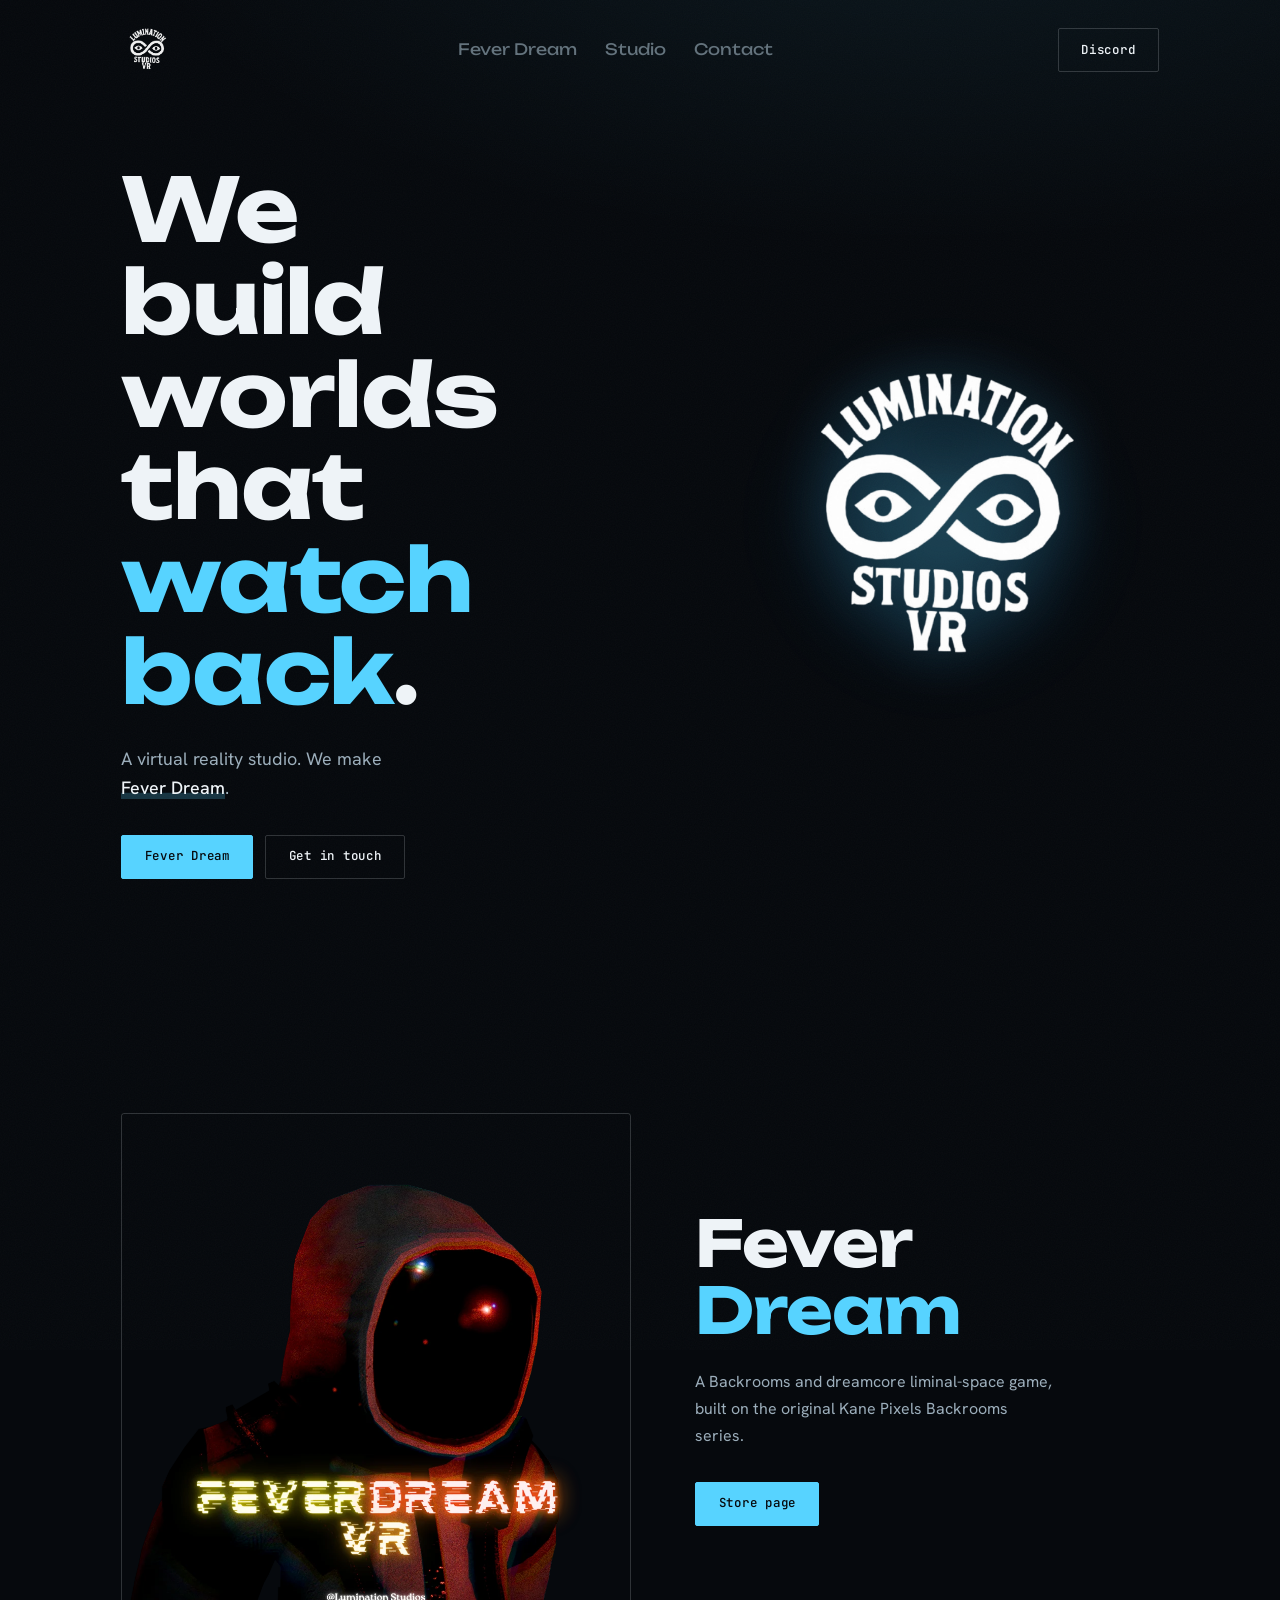
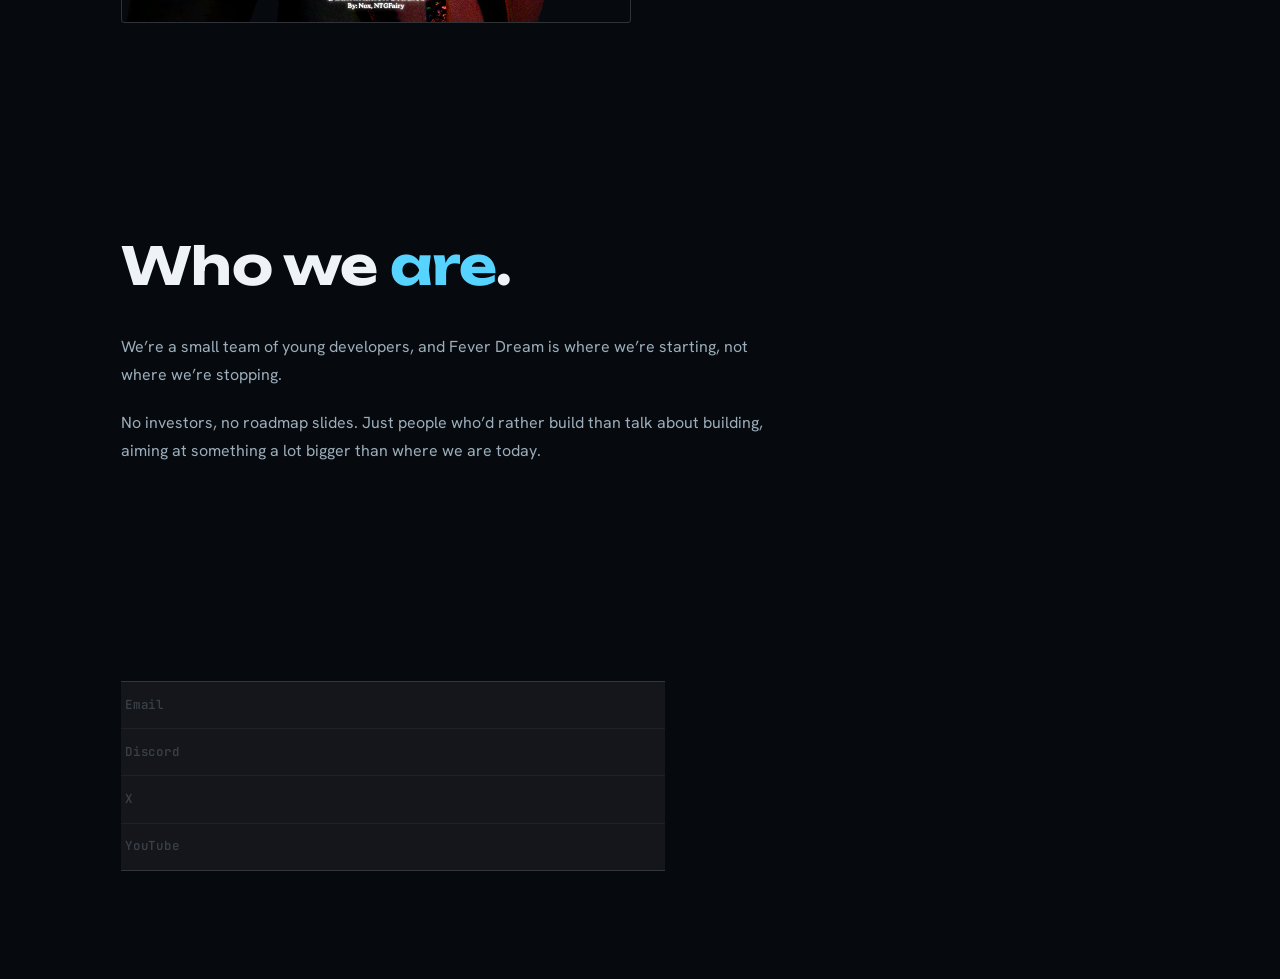
==== commit 908ec4c6: "Cold redesign: new palette, new type, bigger logo, no dividers - Swap the warm amber accent for a co" ====
--- a/index.html
+++ b/index.html
@@ -22,7 +22,7 @@
 <link rel="icon" href="assets/logo-lumination.png" />
 <link rel="preconnect" href="https://fonts.googleapis.com" />
 <link rel="preconnect" href="https://fonts.gstatic.com" crossorigin />
-<link href="https://fonts.googleapis.com/css2?family=Instrument+Serif:ital@0;1&family=Archivo:wght@400;500&family=JetBrains+Mono:wght@400;500&display=swap" rel="stylesheet" />
+<link href="https://fonts.googleapis.com/css2?family=Hanken+Grotesk:wght@400;500&family=JetBrains+Mono:wght@400;500&family=Unbounded:wght@500;700;800&display=swap" rel="stylesheet" />
 <link rel="stylesheet" href="css/style.css" />
 </head>
 <body>
@@ -92,8 +92,6 @@
   </section>
 
   <section class="section" id="contact">
-    <h2 class="section__title">Let&rsquo;s build something<br />that <em>lingers</em>.</h2>
-
     <ul class="contact__links">
       <li><a class="is-disabled" aria-disabled="true" href="#" tabindex="-1">Email</a></li>
       <li><a class="is-disabled" aria-disabled="true" href="#" tabindex="-1">Discord</a></li>
--- a/css/style.css
+++ b/css/style.css
@@ -1,4 +1,4 @@
-/* Near-black, amber lumination, film grain. That's the whole kit.
+/* Near-black, frost-lit, film grain. That's the whole kit.
 
    Motion policy: the hero fades up once on load. No scroll reveals,
    nothing follows the cursor, nothing loops. Don't animate a section
@@ -7,21 +7,21 @@
 :root {
   color-scheme: dark;
 
-  --void:      #08080b;
-  --void-2:    #0d0d12;
-  --void-3:    #14141b;
-  --bone:      #f4f1ea;
-  --bone-dim:  #a8a49c;
-  --bone-mute: #6f6c66;
-
-  --amber:     #f2a73b;
-  --amber-hot: #ff7a1a;
-
-  --line:      rgba(244, 241, 234, .10);
-  --line-2:    rgba(244, 241, 234, .18);
-
-  --display: "Instrument Serif", ui-serif, Georgia, serif;
-  --body:    "Archivo", ui-sans-serif, system-ui, sans-serif;
+  --void:      #06090d;
+  --void-2:    #0b131a;
+  --void-3:    #121f29;
+  --bone:      #eef3f7;
+  --bone-dim:  #9caebb;
+  --bone-mute: #64737d;
+
+  --frost:      #57d3ff;
+  --frost-deep: #1fa8ff;
+
+  --line:      rgba(238, 243, 247, .10);
+  --line-2:    rgba(238, 243, 247, .18);
+
+  --display: "Unbounded", ui-sans-serif, system-ui, sans-serif;
+  --body:    "Hanken Grotesk", ui-sans-serif, system-ui, sans-serif;
   --mono:    "JetBrains Mono", ui-monospace, SFMono-Regular, monospace;
 
   --gut: clamp(1.25rem, 4vw, 3.5rem);
@@ -47,22 +47,22 @@
   -webkit-font-smoothing: antialiased;
   overflow-x: clip;
   /* one soft bloom behind the mark, so the page isn't flat black */
-  background-image: radial-gradient(100vw 60vh at 72% -10%, rgba(242, 167, 59, .07), transparent 62%);
+  background-image: radial-gradient(100vw 60vh at 72% -10%, rgba(87, 211, 255, .07), transparent 62%);
   background-attachment: fixed;
 }
 
-::selection { background: var(--amber); color: var(--void); }
+::selection { background: var(--frost); color: var(--void); }
 
 .skip {
   position: fixed; top: -100px; left: 1rem; z-index: 100;
-  background: var(--amber); color: var(--void);
+  background: var(--frost); color: var(--void);
   padding: .7rem 1.1rem; border-radius: 2px;
   font: 500 .85rem/1 var(--mono); text-decoration: none;
   transition: top .2s var(--ease);
 }
 .skip:focus { top: 1rem; }
 
-:focus-visible { outline: 2px solid var(--amber); outline-offset: 3px; border-radius: 2px; }
+:focus-visible { outline: 2px solid var(--frost); outline-offset: 3px; border-radius: 2px; }
 
 /* grain: the only thing still moving */
 .grain {
@@ -82,8 +82,8 @@
 main, .nav { position: relative; z-index: 2; }
 
 /* type */
-h1, h2 { font-family: var(--display); font-weight: 400; line-height: 1; letter-spacing: -.015em; text-wrap: balance; }
-h1 em, h2 em { font-style: italic; color: var(--amber); }
+h1, h2 { font-family: var(--display); font-weight: 700; line-height: 1.05; letter-spacing: -.015em; text-wrap: balance; }
+h1 em, h2 em { font-style: normal; color: var(--frost); }
 
 .nav {
   display: flex; flex-wrap: wrap; align-items: center; justify-content: space-between;
@@ -93,7 +93,7 @@
   margin-inline: auto;
 }
 .nav__brand { display: block; line-height: 0; }
-.nav__brand img { width: 30px; height: 30px; opacity: .9; }
+.nav__brand img { width: 52px; height: 52px; opacity: .95; }
 
 .nav__links { display: flex; gap: 1.75rem; list-style: none; padding: 0; }
 .nav__links a {
@@ -136,7 +136,7 @@
 .hero__lede strong {
   color: var(--bone); font-weight: 500;
   white-space: nowrap;
-  box-shadow: inset 0 -.35em 0 rgba(242, 167, 59, .22);
+  box-shadow: inset 0 -.35em 0 rgba(87, 211, 255, .22);
 }
 
 .hero__mark {
@@ -148,12 +148,12 @@
 .hero__mark::before {
   content: ""; position: absolute; z-index: -1;
   width: 76%; aspect-ratio: 1; border-radius: 50%;
-  background: radial-gradient(circle, rgba(242,167,59,.26), rgba(255,122,26,.08) 45%, transparent 70%);
+  background: radial-gradient(circle, rgba(87,211,255,.26), rgba(31,168,255,.10) 45%, transparent 70%);
   filter: blur(30px);
 }
 .hero__logo {
   width: min(100%, 360px); height: auto;
-  filter: drop-shadow(0 0 30px rgba(242, 167, 59, .24));
+  filter: drop-shadow(0 0 30px rgba(87, 211, 255, .24));
 }
 
 .hero__cta { display: flex; flex-wrap: wrap; gap: .75rem; }
@@ -187,10 +187,10 @@
   /* no translateY lift on hover; these light up instead */
   transition: background .3s var(--ease), border-color .3s var(--ease), color .3s var(--ease);
 }
-.btn:hover { border-color: var(--amber); color: var(--amber); }
-
-.btn--primary { background: var(--amber); color: var(--void); border-color: var(--amber); }
-.btn--primary:hover { background: var(--amber-hot); border-color: var(--amber-hot); color: var(--void); }
+.btn:hover { border-color: var(--frost); color: var(--frost); }
+
+.btn--primary { background: var(--frost); color: var(--void); border-color: var(--frost); }
+.btn--primary:hover { background: var(--frost-deep); border-color: var(--frost-deep); color: var(--void); }
 
 /* NOTE: don't put `border-style` on .is-disabled; on elements with no
    border declared it resolves against the default `medium` width and
@@ -202,7 +202,6 @@
   max-width: var(--max);
   margin-inline: auto;
   padding: clamp(4rem, 12vh, 7rem) var(--gut);
-  border-top: 1px solid var(--line);
 }
 .section__title { font-size: clamp(2rem, 4.5vw, 3.25rem); margin-bottom: 2.5rem; }
 
@@ -213,7 +212,6 @@
   max-width: var(--max);
   margin-inline: auto;
   padding: clamp(4rem, 12vh, 7rem) var(--gut);
-  border-top: 1px solid var(--line);
   display: grid;
   grid-template-columns: minmax(0, 1.1fr) minmax(0, 1fr);
   gap: clamp(2rem, 5vw, 4rem);
@@ -246,7 +244,7 @@
   transition: background .3s var(--ease), color .3s var(--ease), padding-left .3s var(--ease);
 }
 .contact__links a:not(.is-disabled):hover {
-  background: var(--void-3); color: var(--amber); padding-left: 1rem;
+  background: var(--void-3); color: var(--frost); padding-left: 1rem;
 }
 .contact__links a.is-disabled { color: var(--bone-mute); }
 
@@ -257,9 +255,9 @@
 .slot {
   position: relative;
   min-height: 5rem;
-  border: 1px dashed rgba(242, 167, 59, .4);
+  border: 1px dashed rgba(87, 211, 255, .4);
   border-radius: 3px;
-  background: rgba(242, 167, 59, .035);
+  background: rgba(87, 211, 255, .035);
   margin: 1.25rem 0;
 }
 .slot__chip {
@@ -267,7 +265,7 @@
   transform: translate(-50%, -50%);
   font: 500 .66rem/1 var(--mono);
   letter-spacing: .1em; text-transform: uppercase;
-  color: var(--amber);
+  color: var(--frost);
   white-space: nowrap;
 }
 .slot--wide { max-width: 34rem; }
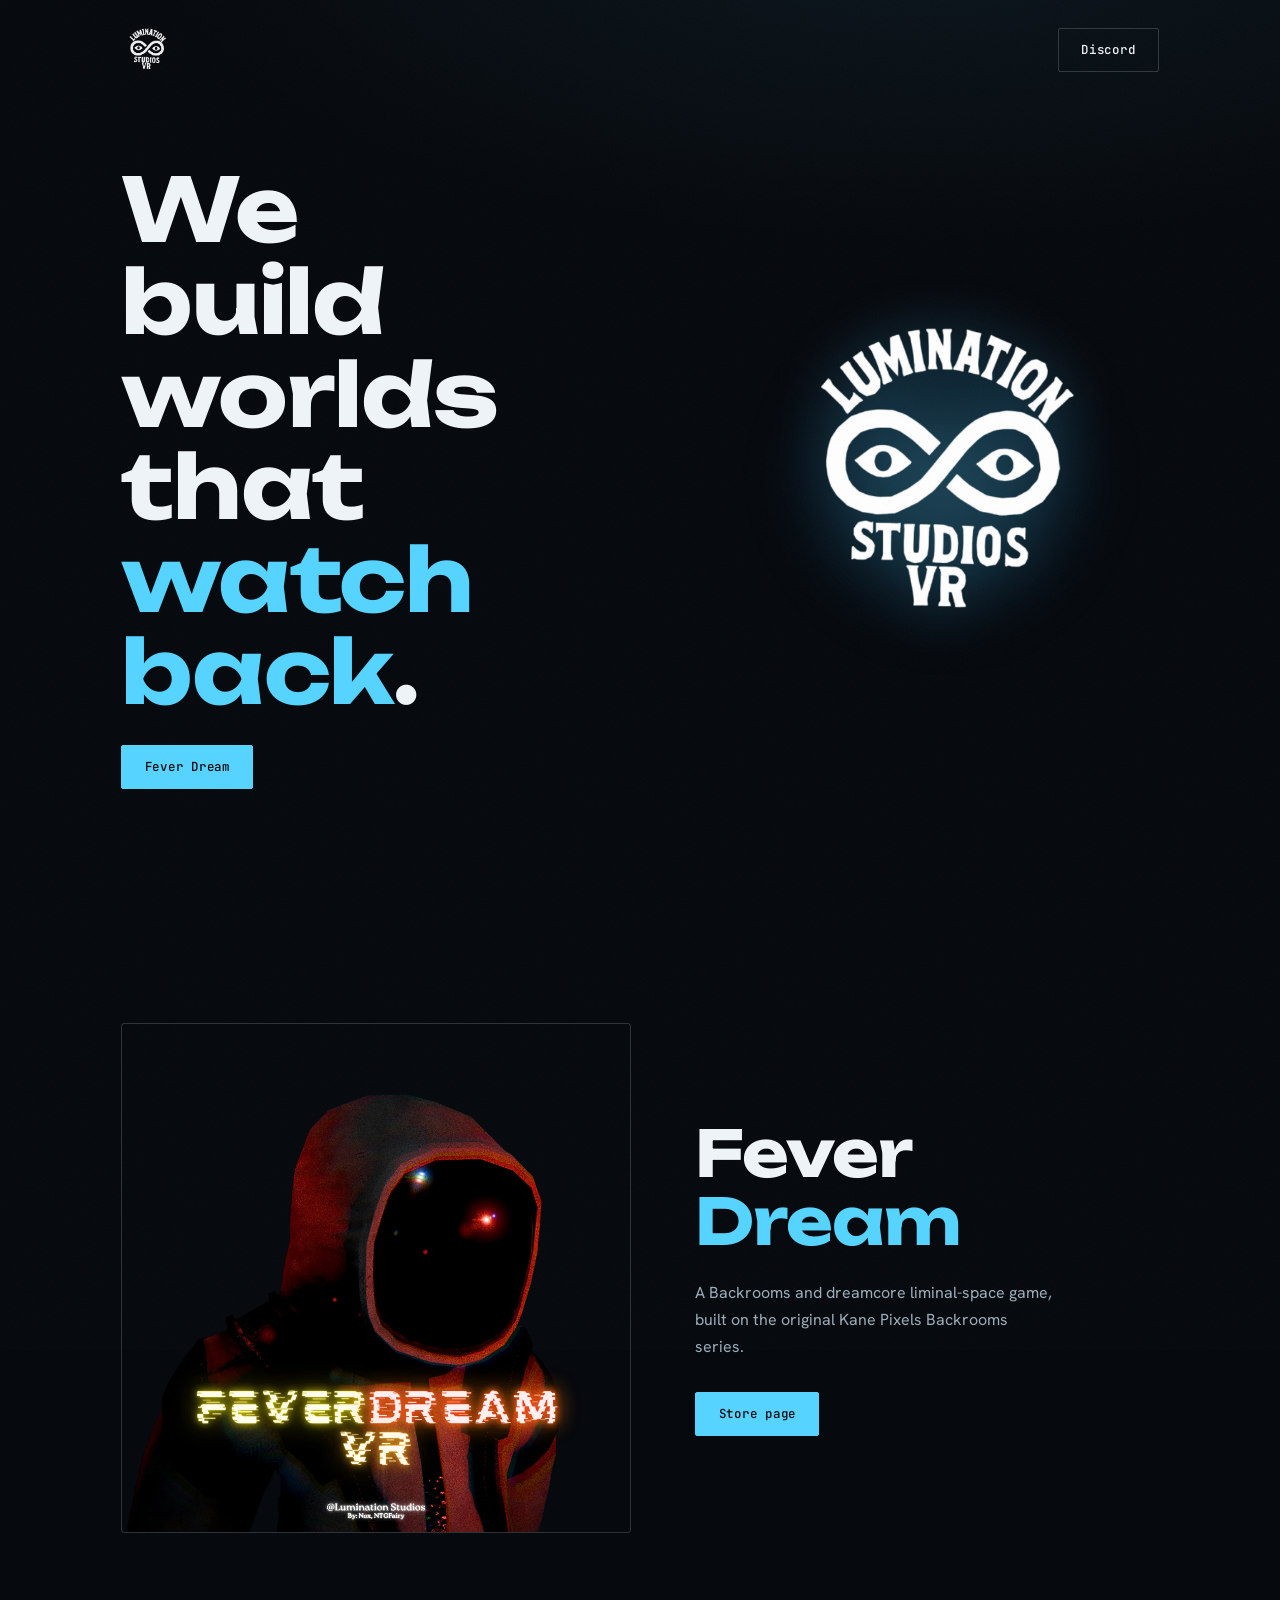
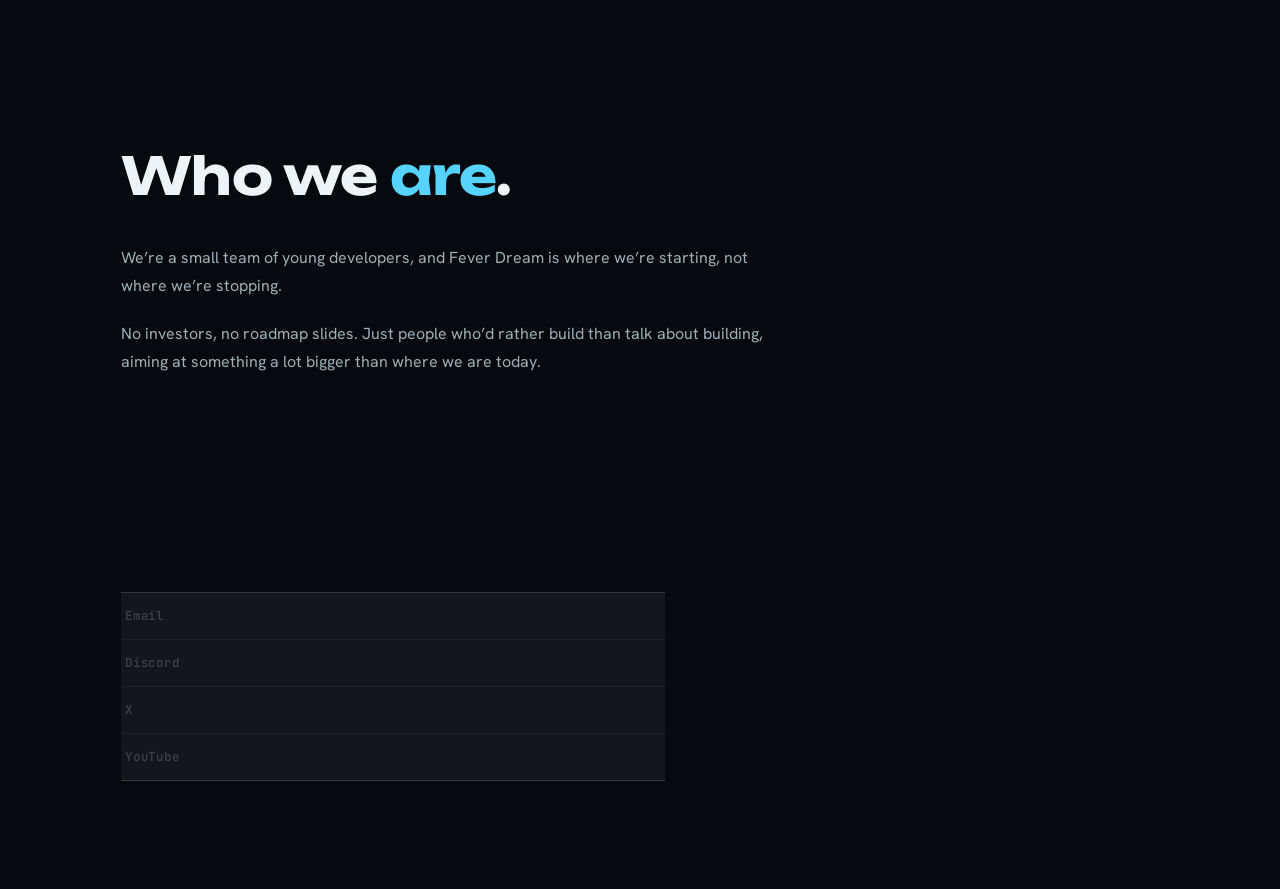
==== commit 62925233: "Strip the hero lede, Get in touch button, and top nav links Removed "A virtual reality studio. We ma" ====
--- a/index.html
+++ b/index.html
@@ -35,13 +35,6 @@
   <a class="nav__brand" href="#" aria-label="Lumination Studios VR home">
     <img src="assets/logo-lumination.png" alt="" width="644" height="644" />
   </a>
-  <nav aria-label="Primary">
-    <ul class="nav__links">
-      <li><a href="#work">Fever Dream</a></li>
-      <li><a href="#studio">Studio</a></li>
-      <li><a href="#contact">Contact</a></li>
-    </ul>
-  </nav>
   <a class="btn" href="https://discord.gg/feverdreamvr" target="_blank" rel="noopener">Discord</a>
 </header>
 
@@ -57,10 +50,8 @@
     <div class="hero__copy">
       <!-- TODO(COPY): placeholder headline, written to the eye/infinity mark. -->
       <h1 class="hero__title">We build worlds<br />that <em>watch back</em>.</h1>
-      <p class="hero__lede">A virtual reality studio. We make <strong>Fever Dream</strong>.</p>
       <div class="hero__cta">
         <a class="btn btn--primary" href="#work">Fever Dream</a>
-        <a class="btn" href="#contact">Get in touch</a>
       </div>
     </div>
   </section>
--- a/css/style.css
+++ b/css/style.css
@@ -95,20 +95,6 @@
 .nav__brand { display: block; line-height: 0; }
 .nav__brand img { width: 52px; height: 52px; opacity: .95; }
 
-.nav__links { display: flex; gap: 1.75rem; list-style: none; padding: 0; }
-.nav__links a {
-  display: inline-flex; align-items: center;
-  min-height: 44px;
-  font: 400 .98rem/1 var(--display);
-  color: var(--bone-mute); text-decoration: none;
-  transition: color .3s var(--ease);
-  touch-action: manipulation;
-  -webkit-tap-highlight-color: transparent;
-}
-.nav__links a:hover { color: var(--bone); }
-
-@media (max-width: 640px) { .nav__links { gap: 1.1rem; } }
-
 .hero {
   max-width: var(--max);
   margin-inline: auto;
@@ -125,19 +111,6 @@
    top-left. Pin both. */
 .hero__copy { grid-column: 1; grid-row: 1; max-width: 36ch; }
 .hero__title { font-size: clamp(2.75rem, 7.5vw, 5.5rem); margin-bottom: 1.75rem; }
-
-.hero__lede {
-  font-size: clamp(1rem, 1.4vw, 1.15rem);
-  color: var(--bone-dim);
-  margin-bottom: 2rem;
-}
-/* nowrap: the highlight is an inset box-shadow and tears into two
-   ragged halves if the phrase wraps mid-line. */
-.hero__lede strong {
-  color: var(--bone); font-weight: 500;
-  white-space: nowrap;
-  box-shadow: inset 0 -.35em 0 rgba(87, 211, 255, .22);
-}
 
 .hero__mark {
   grid-column: 2; grid-row: 1;
